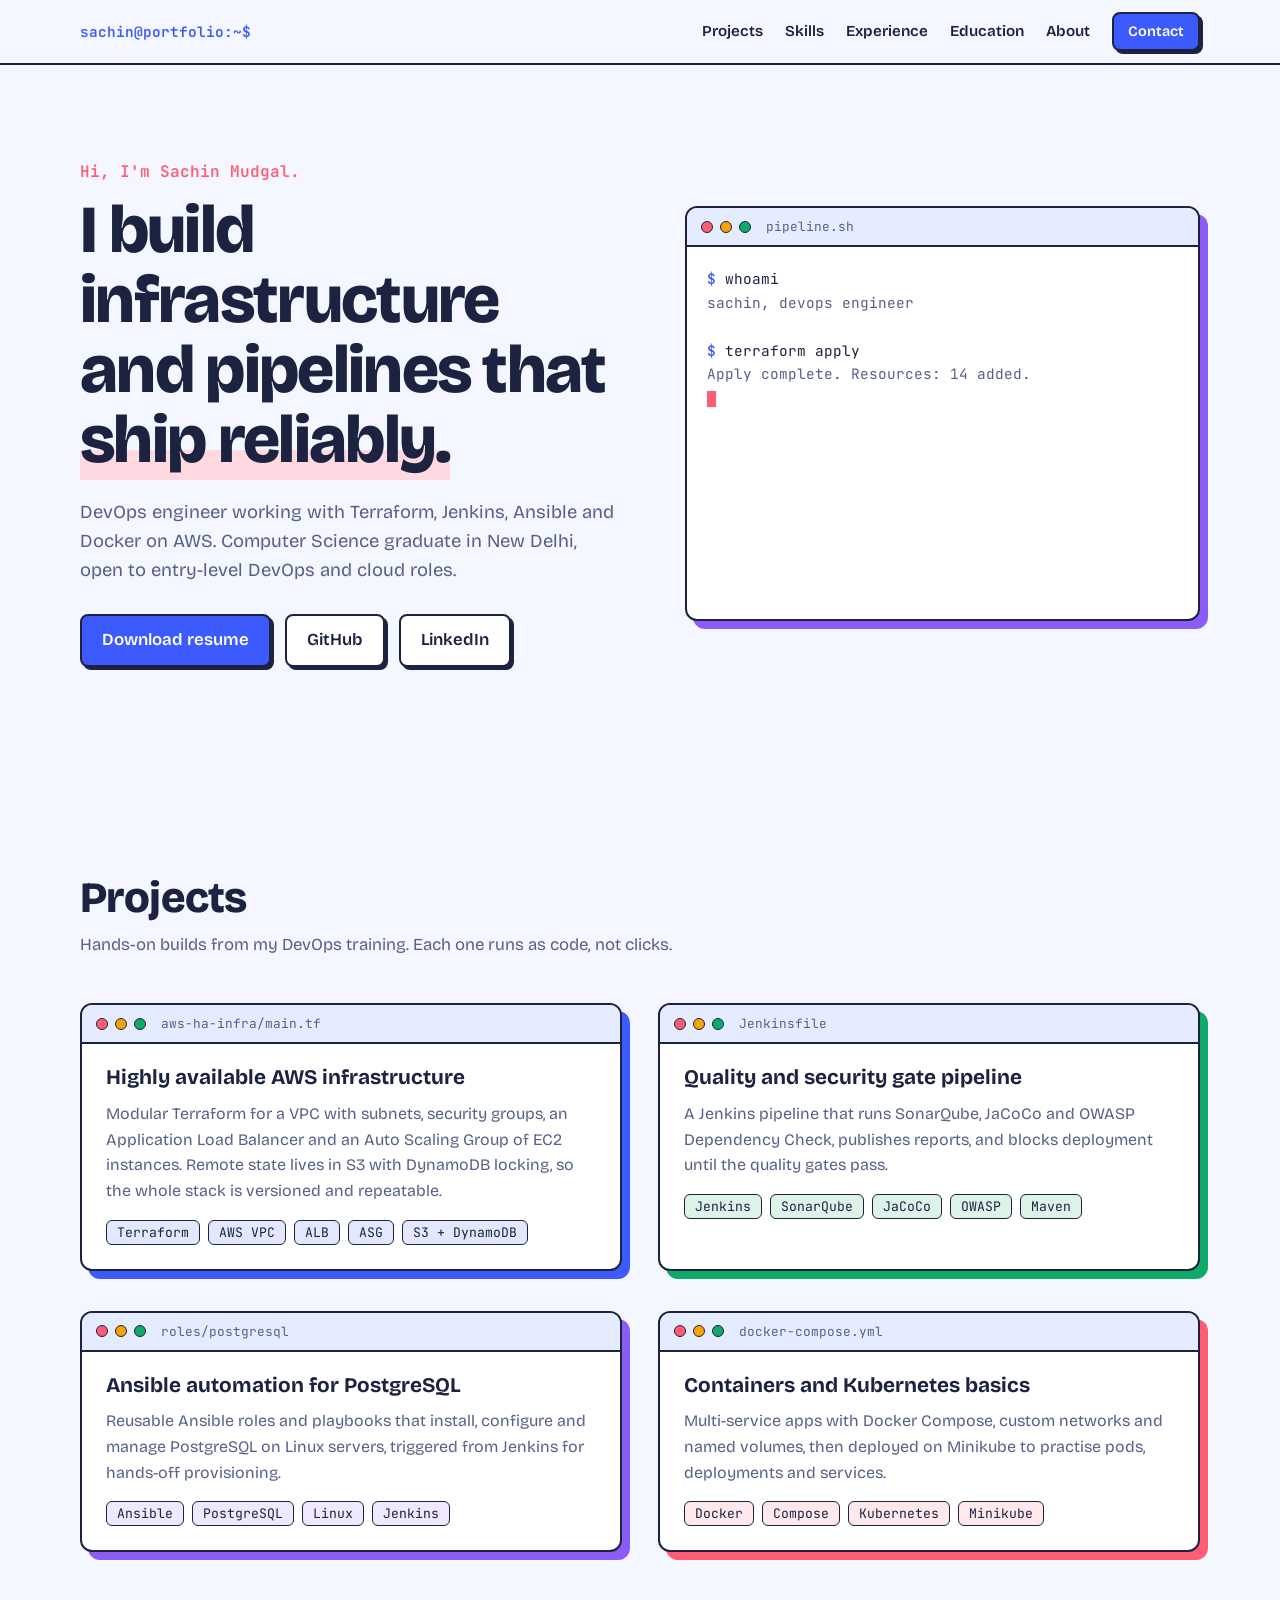
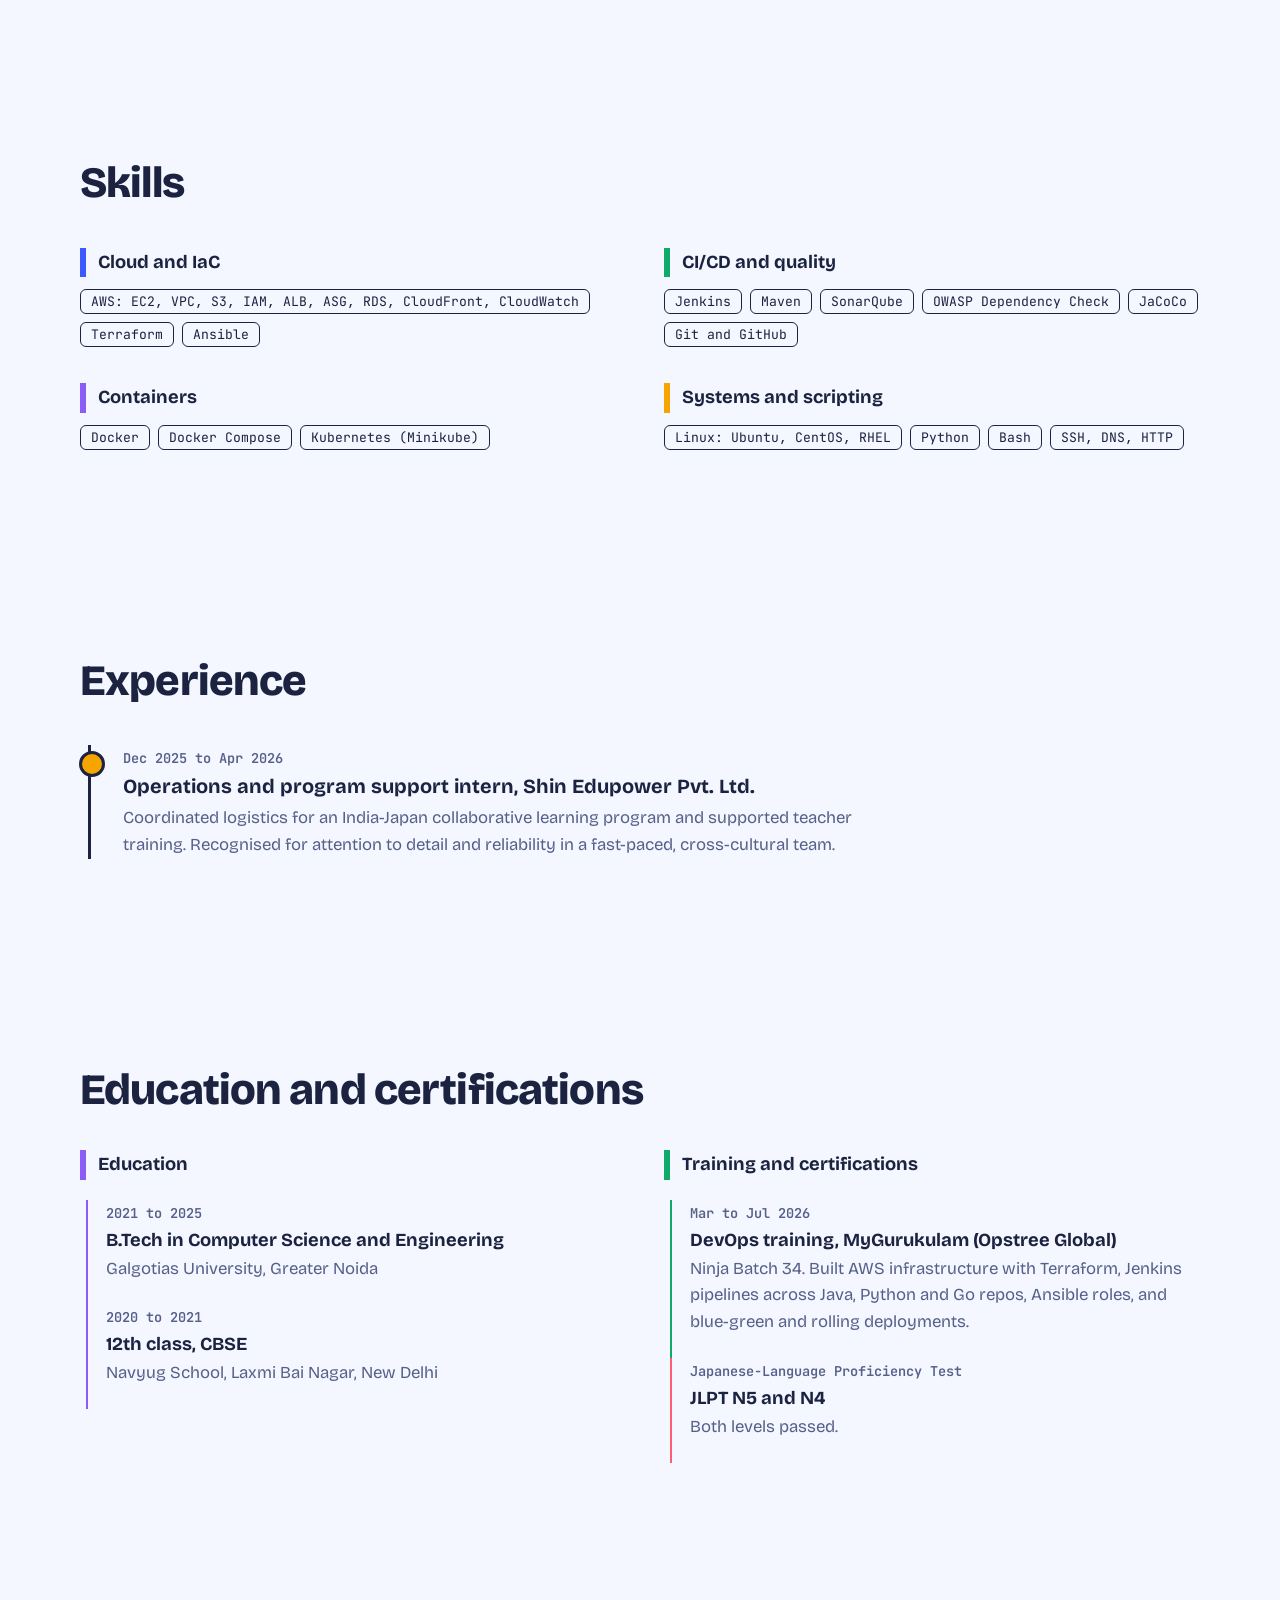
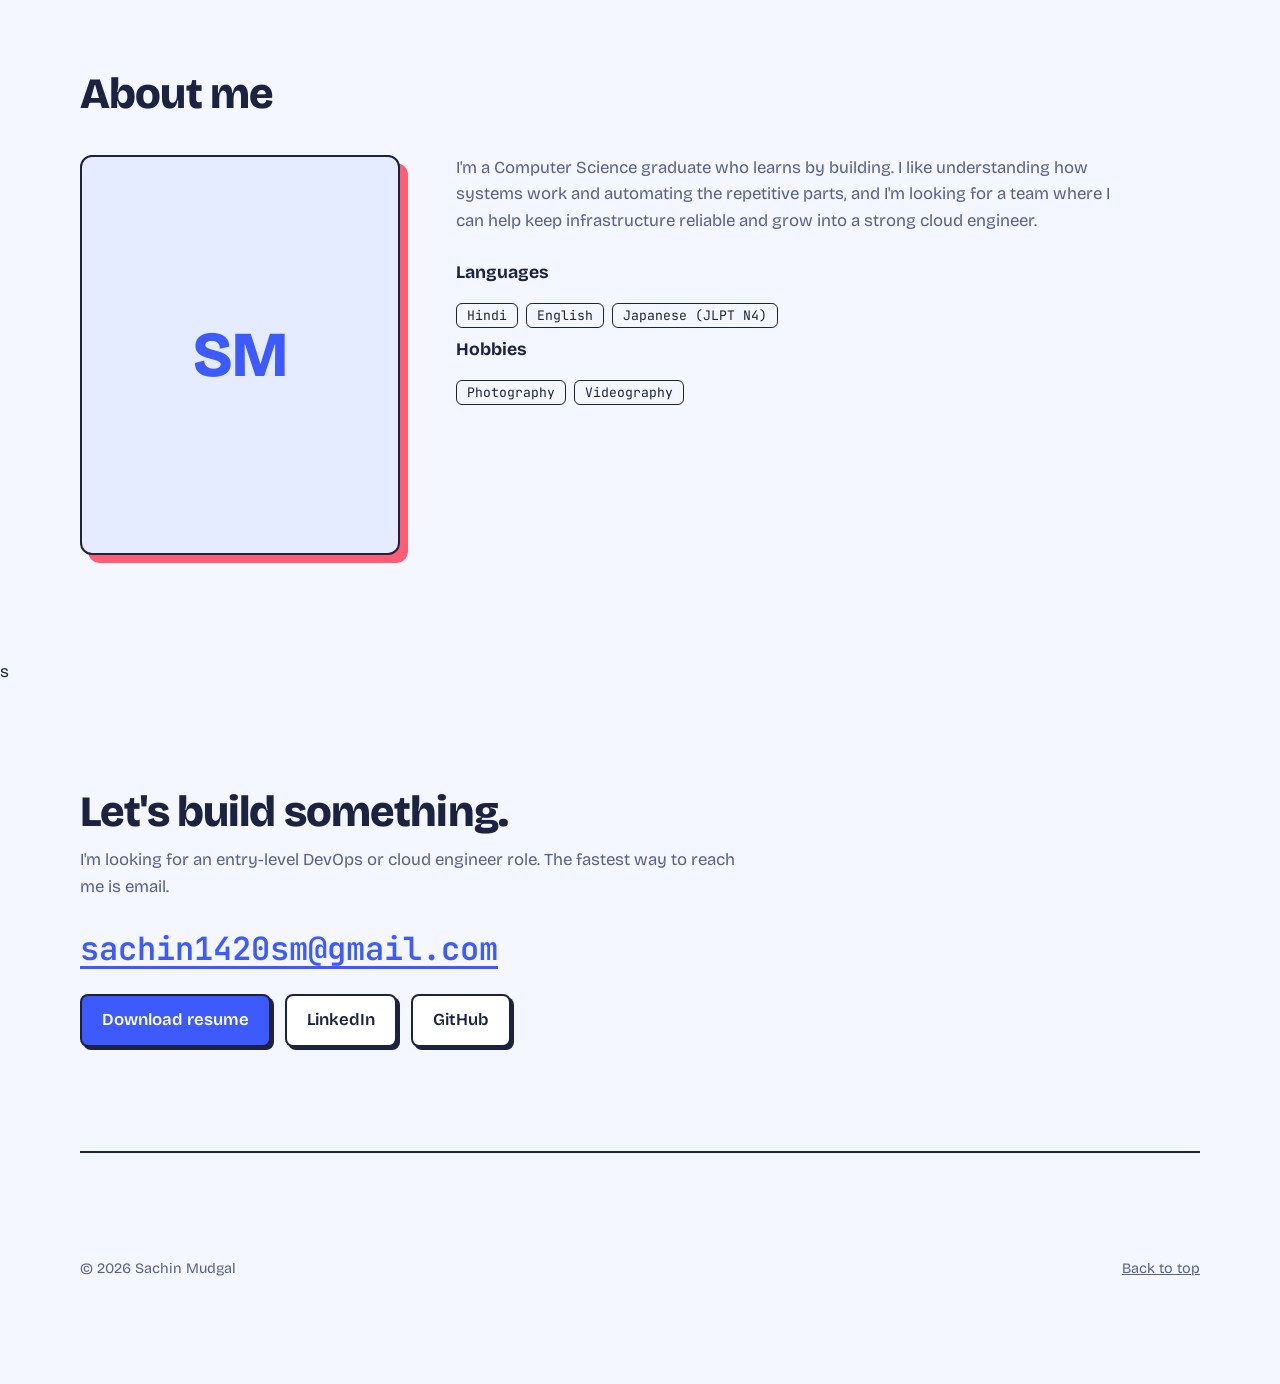
==== index.html @ 0b54e277 "Add files via upload" ====
<!DOCTYPE html>
<html lang="en">
<head>
<meta charset="UTF-8" />
<meta name="viewport" content="width=device-width, initial-scale=1.0" />
<meta name="description" content="Sachin Mudgal, DevOps engineer. Terraform, Jenkins, Ansible, Docker and AWS." />
<title>Sachin Mudgal | DevOps Engineer</title>
<link rel="preconnect" href="https://fonts.googleapis.com" />
<link rel="preconnect" href="https://fonts.gstatic.com" crossorigin />
<link href="https://fonts.googleapis.com/css2?family=Bricolage+Grotesque:opsz,wght@12..96,400;12..96,600;12..96,800&family=JetBrains+Mono:wght@400;600&display=swap" rel="stylesheet" />
<link rel="stylesheet" href="style.css" />
</head>
<body>
<header class="bar">
  <a class="brand" href="#top">sachin@portfolio:~$</a>
  <nav>
    <a href="#projects">Projects</a>
    <a href="#skills">Skills</a>
    <a href="#experience">Experience</a>
    <a href="#education">Education</a>
    <a href="#about">About</a>
    <a class="btn small" href="#contact">Contact</a>
  </nav>
</header>

<main id="top">
  <section class="hero wrap">
    <div class="hero-copy">
      <p class="hello">Hi, I'm Sachin Mudgal.</p>
      <h1>I build infrastructure and pipelines that <em>ship reliably.</em></h1>
      <p class="lead">DevOps engineer working with Terraform, Jenkins, Ansible and Docker on AWS. Computer Science graduate in New Delhi, open to entry-level DevOps and cloud roles.</p>
      <div class="cta">
        <a class="btn" href="Sachin_Resume.pdf" download>Download resume</a>
        <a class="btn ghost" href="https://github.com/sachinxmudgal" target="_blank" rel="noopener">GitHub</a>
        <a class="btn ghost" href="https://www.linkedin.com/in/sachin-mudgal" target="_blank" rel="noopener">LinkedIn</a>
      </div>
    </div>

    <div class="term" aria-label="Animated terminal showing a deployment pipeline">
      <div class="term-bar"><i class="r"></i><i class="y"></i><i class="g"></i><span>pipeline.sh</span></div>
      <pre id="termOut" data-static="$ whoami
sachin, devops engineer

$ terraform apply
Apply complete. Resources: 14 added.

$ jenkins build main
  Checkout        passed
  Build + test    passed
  SonarQube       passed
  OWASP scan      passed
  Deploy          passed

$ _"></pre>
    </div>
  </section>

  <section id="projects" class="wrap">
    <h2>Projects</h2>
    <p class="sub">Hands-on builds from my DevOps training. Each one runs as code, not clicks.</p>
    <div class="grid">
      <article class="win" style="--c:var(--blue)">
        <div class="term-bar"><i class="r"></i><i class="y"></i><i class="g"></i><span>aws-ha-infra/main.tf</span></div>
        <div class="win-body">
          <h3>Highly available AWS infrastructure</h3>
          <p>Modular Terraform for a VPC with subnets, security groups, an Application Load Balancer and an Auto Scaling Group of EC2 instances. Remote state lives in S3 with DynamoDB locking, so the whole stack is versioned and repeatable.</p>
          <ul class="tags"><li>Terraform</li><li>AWS VPC</li><li>ALB</li><li>ASG</li><li>S3 + DynamoDB</li></ul>
        </div>
      </article>
      <article class="win" style="--c:var(--green)">
        <div class="term-bar"><i class="r"></i><i class="y"></i><i class="g"></i><span>Jenkinsfile</span></div>
        <div class="win-body">
          <h3>Quality and security gate pipeline</h3>
          <p>A Jenkins pipeline that runs SonarQube, JaCoCo and OWASP Dependency Check, publishes reports, and blocks deployment until the quality gates pass.</p>
          <ul class="tags"><li>Jenkins</li><li>SonarQube</li><li>JaCoCo</li><li>OWASP</li><li>Maven</li></ul>
        </div>
      </article>
      <article class="win" style="--c:var(--violet)">
        <div class="term-bar"><i class="r"></i><i class="y"></i><i class="g"></i><span>roles/postgresql</span></div>
        <div class="win-body">
          <h3>Ansible automation for PostgreSQL</h3>
          <p>Reusable Ansible roles and playbooks that install, configure and manage PostgreSQL on Linux servers, triggered from Jenkins for hands-off provisioning.</p>
          <ul class="tags"><li>Ansible</li><li>PostgreSQL</li><li>Linux</li><li>Jenkins</li></ul>
        </div>
      </article>
      <article class="win" style="--c:var(--coral)">
        <div class="term-bar"><i class="r"></i><i class="y"></i><i class="g"></i><span>docker-compose.yml</span></div>
        <div class="win-body">
          <h3>Containers and Kubernetes basics</h3>
          <p>Multi-service apps with Docker Compose, custom networks and named volumes, then deployed on Minikube to practise pods, deployments and services.</p>
          <ul class="tags"><li>Docker</li><li>Compose</li><li>Kubernetes</li><li>Minikube</li></ul>
        </div>
      </article>
    </div>
  </section>

  <section id="skills" class="wrap">
    <h2>Skills</h2>
    <div class="skills">
      <div><h3 style="--c:var(--blue)">Cloud and IaC</h3><ul class="tags"><li>AWS: EC2, VPC, S3, IAM, ALB, ASG, RDS, CloudFront, CloudWatch</li><li>Terraform</li><li>Ansible</li></ul></div>
      <div><h3 style="--c:var(--green)">CI/CD and quality</h3><ul class="tags"><li>Jenkins</li><li>Maven</li><li>SonarQube</li><li>OWASP Dependency Check</li><li>JaCoCo</li><li>Git and GitHub</li></ul></div>
      <div><h3 style="--c:var(--violet)">Containers</h3><ul class="tags"><li>Docker</li><li>Docker Compose</li><li>Kubernetes (Minikube)</li></ul></div>
      <div><h3 style="--c:var(--amber)">Systems and scripting</h3><ul class="tags"><li>Linux: Ubuntu, CentOS, RHEL</li><li>Python</li><li>Bash</li><li>SSH, DNS, HTTP</li></ul></div>
    </div>
  </section>

  <section id="experience" class="wrap">
    <h2>Experience</h2>
    <ol class="log">
      <li style="--c:var(--amber)">
        <time>Dec 2025 to Apr 2026</time>
        <h3>Operations and program support intern, Shin Edupower Pvt. Ltd.</h3>
        <p>Coordinated logistics for an India-Japan collaborative learning program and supported teacher training. Recognised for attention to detail and reliability in a fast-paced, cross-cultural team.</p>
      </li>
    </ol>
  </section>

  <section id="education" class="wrap">
    <h2>Education and certifications</h2>
    <div class="edu">
      <div>
        <h3 class="col-title" style="--c:var(--violet)">Education</h3>
        <div class="item" style="--c:var(--violet)">
          <time>2021 to 2025</time>
          <h4>B.Tech in Computer Science and Engineering</h4>
          <p>Galgotias University, Greater Noida</p>
        </div>
        <div class="item" style="--c:var(--violet)">
          <time>2020 to 2021</time>
          <h4>12th class, CBSE</h4>
          <p>Navyug School, Laxmi Bai Nagar, New Delhi</p>
        </div>
      </div>
      <div>
        <h3 class="col-title" style="--c:var(--green)">Training and certifications</h3>
        <div class="item" style="--c:var(--green)">
          <time>Mar to Jul 2026</time>
          <h4>DevOps training, MyGurukulam (Opstree Global)</h4>
          <p>Ninja Batch 34. Built AWS infrastructure with Terraform, Jenkins pipelines across Java, Python and Go repos, Ansible roles, and blue-green and rolling deployments.</p>
        </div>
        <div class="item" style="--c:var(--coral)">
          <time>Japanese-Language Proficiency Test</time>
          <h4>JLPT N5 and N4</h4>
          <p>Both levels passed.</p>
        </div>
      </div>
    </div>
  </section>

  <section id="about" class="wrap">
    <h2>About me</h2>
    <div class="about">
      <figure class="portrait">
        <span aria-hidden="true">SM</span>
        <img src="assets/profile.jpg" alt="Portrait of Sachin Mudgal" onerror="this.remove()" />
      </figure>
      <div class="about-copy">
        <p>I'm a Computer Science graduate who learns by building. I like understanding how systems work and automating the repetitive parts, and I'm looking for a team where I can help keep infrastructure reliable and grow into a strong cloud engineer.</p>
        <h3>Languages</h3>
        <ul class="tags"><li>Hindi</li><li>English</li><li>Japanese (JLPT N4)</li></ul>
        <h3>Hobbies</h3>
        <ul class="tags"><li>Photography</li><li>Videography</li></ul>
      </div>
    </div>
  </section>
s
  <section id="contact" class="wrap contact">
    <h2>Let's build something.</h2>
    <p class="sub">I'm looking for an entry-level DevOps or cloud engineer role. The fastest way to reach me is email.</p>
    <a class="mail" href="mailto:sachin1420sm@gmail.com">sachin1420sm@gmail.com</a>
    <div class="cta">
      <a class="btn" href="Sachin_Resume.pdf" download>Download resume</a>
      <a class="btn ghost" href="https://www.linkedin.com/in/sachin-mudgal" target="_blank" rel="noopener">LinkedIn</a>
      <a class="btn ghost" href="https://github.com/sachinxmudgal" target="_blank" rel="noopener">GitHub</a>
    </div>
  </section>
</main>

<footer class="wrap"><span>© 2026 Sachin Mudgal</span><a href="#top">Back to top</a></footer>
<script src="script.js"></script>
</body>
</html>
---- style.css ----
:root{
  --bg:#F4F7FF; --card:#fff; --ink:#1B2340; --mut:#566089; --line:#1B2340;
  --blue:#3D5AFE; --green:#0FA968; --violet:#8B5CF6; --coral:#FF5D73; --amber:#F5A400;
  --mono:"JetBrains Mono",ui-monospace,Menlo,Consolas,monospace;
  --sans:"Bricolage Grotesque",system-ui,sans-serif;
}
*{box-sizing:border-box;margin:0}
html{scroll-behavior:smooth;scroll-padding-top:72px}
body{background:var(--bg);color:var(--ink);font:400 1.05rem/1.6 var(--sans);-webkit-font-smoothing:antialiased}
a{color:inherit}
:focus-visible{outline:3px solid var(--blue);outline-offset:3px;border-radius:4px}
.wrap{width:min(1120px,100% - 40px);margin-inline:auto;padding-block:clamp(56px,9vw,104px)}

/* top bar */
.bar{position:sticky;top:0;z-index:10;display:flex;justify-content:space-between;align-items:center;gap:16px;padding:12px max(20px,calc((100% - 1120px)/2));background:rgba(244,247,255,.92);backdrop-filter:blur(8px);border-bottom:2px solid var(--ink)}
.brand{font:600 .9rem var(--mono);text-decoration:none;color:var(--blue)}
nav{display:flex;align-items:center;gap:22px;font-weight:600;font-size:.95rem}
nav a{text-decoration:none}
nav a:not(.btn):hover{color:var(--blue)}

/* buttons */
.btn{display:inline-block;padding:11px 20px;border:2px solid var(--ink);border-radius:8px;background:var(--blue);color:#fff;font-weight:600;text-decoration:none;box-shadow:3px 3px 0 var(--ink);transition:transform .15s,box-shadow .15s}
.btn:hover{transform:translate(2px,2px);box-shadow:1px 1px 0 var(--ink)}
.btn.ghost{background:var(--card);color:var(--ink)}
.btn.small{padding:6px 14px;font-size:.9rem}

/* hero */
.hero{display:grid;grid-template-columns:1.05fr 1fr;gap:clamp(32px,5vw,64px);align-items:center;padding-top:clamp(48px,8vw,96px)}
.hello{font:600 1rem var(--mono);color:var(--coral);margin-bottom:14px}
h1{font-size:clamp(2.4rem,5.4vw,4.2rem);line-height:1.04;font-weight:800;letter-spacing:-.025em}
h1 em{font-style:normal;background:linear-gradient(transparent 62%,#FFD9DF 62%)}
.lead{max-width:52ch;margin:22px 0 28px;color:var(--mut);font-size:1.15rem}
.cta{display:flex;flex-wrap:wrap;gap:14px}

/* terminal + windows */
.term,.win{background:var(--card);border:2px solid var(--ink);border-radius:12px;box-shadow:8px 8px 0 var(--c,var(--violet));overflow:hidden}
.term-bar{display:flex;align-items:center;gap:7px;padding:10px 14px;background:#E6ECFF;border-bottom:2px solid var(--ink)}
.term-bar i{width:12px;height:12px;border-radius:50%;border:1.5px solid var(--ink)}
.term-bar .r{background:var(--coral)}.term-bar .y{background:var(--amber)}.term-bar .g{background:var(--green)}
.term-bar span{margin-left:8px;font:400 .8rem var(--mono);color:var(--mut)}
pre{font:400 .9rem/1.65 var(--mono);padding:20px;min-height:372px;white-space:pre-wrap}
pre .p{color:var(--blue);font-weight:600}
pre .ok{color:var(--green);font-weight:600}
pre .out{color:var(--mut)}
pre .cur{display:inline-block;width:.6em;height:1.1em;background:var(--coral);vertical-align:text-bottom;animation:blink 1s steps(1) infinite}
@keyframes blink{50%{opacity:0}}

/* sections */
h2{font-size:clamp(1.9rem,3.6vw,2.7rem);font-weight:800;letter-spacing:-.02em;line-height:1.1}
.sub{margin-top:10px;max-width:60ch;color:var(--mut)}
.grid{display:grid;grid-template-columns:repeat(2,1fr);gap:40px 36px;margin-top:44px}
.win-body{padding:22px 24px 24px}
.win h3{font-size:1.3rem;line-height:1.2;margin-bottom:10px}
.win p{color:var(--mut);font-size:1rem}
.tags{display:flex;flex-wrap:wrap;gap:8px;list-style:none;padding:0;margin-top:16px}
.tags li{padding:3px 10px;border:1.5px solid var(--ink);border-radius:6px;background:var(--bg);font:400 .82rem var(--mono)}
.win .tags li{background:color-mix(in srgb,var(--c) 14%,white)}

.skills{display:grid;grid-template-columns:repeat(2,1fr);gap:36px 48px;margin-top:40px}
.skills h3{font-size:1.15rem;padding-left:12px;border-left:6px solid var(--c)}
.skills .tags{margin-top:12px}

/* experience as a commit log */
.log{list-style:none;padding:0;margin-top:40px;border-left:3px solid var(--ink);margin-left:8px}
.log li{position:relative;padding:0 0 38px 32px}
.log li:last-child{padding-bottom:0}
.log li::before{content:"";position:absolute;left:-12px;top:6px;width:20px;height:20px;border-radius:50%;background:var(--c);border:3px solid var(--ink)}
.log time{font:600 .85rem var(--mono);color:var(--mut)}
.log h3{font-size:1.25rem;margin:2px 0 6px;line-height:1.25}
.log p{max-width:68ch;color:var(--mut)}


.contact{text-align:left}
.mail{display:inline-block;margin:26px 0 24px;font:600 clamp(1.1rem,3.4vw,2rem) var(--mono);color:var(--blue);text-decoration-thickness:3px;text-underline-offset:6px}
footer{display:flex;justify-content:space-between;padding-block:28px;border-top:2px solid var(--ink);color:var(--mut);font-size:.9rem}

.edu{display:grid;grid-template-columns:repeat(2,1fr);gap:40px 48px;margin-top:36px}
.col-title{font-size:1.15rem;padding-left:12px;border-left:6px solid var(--c);margin-bottom:20px}
.item{padding:0 0 22px 18px;margin-left:6px;border-left:2px solid var(--c)}
.item time{font:600 .85rem var(--mono);color:var(--mut)}
.item h4{font-size:1.15rem;line-height:1.25;margin:2px 0 4px}
.item p{color:var(--mut);max-width:56ch}
.about{display:grid;grid-template-columns:minmax(220px,320px) 1fr;gap:clamp(28px,5vw,56px);margin-top:36px;align-items:start}
.portrait{position:relative;aspect-ratio:4/5;border:2px solid var(--ink);border-radius:12px;box-shadow:8px 8px 0 var(--coral);overflow:hidden;background:#E6ECFF;display:grid;place-items:center}
.portrait span{font:800 4rem var(--sans);color:var(--blue)}
.portrait img{position:absolute;inset:0;width:100%;height:100%;object-fit:cover}
.about-copy p{max-width:60ch;color:var(--mut);margin-bottom:24px}
.about-copy h3{font-size:1.1rem;margin-top:8px}
@media(max-width:860px){
  .hero,.grid,.skills,.edu,.about{grid-template-columns:1fr}
  nav a:not(.btn){display:none}
  .brand{font-size:.8rem}
  pre{min-height:0}
}
@media(prefers-reduced-motion:reduce){
  html{scroll-behavior:auto}.btn{transition:none}pre .cur{animation:none}
}
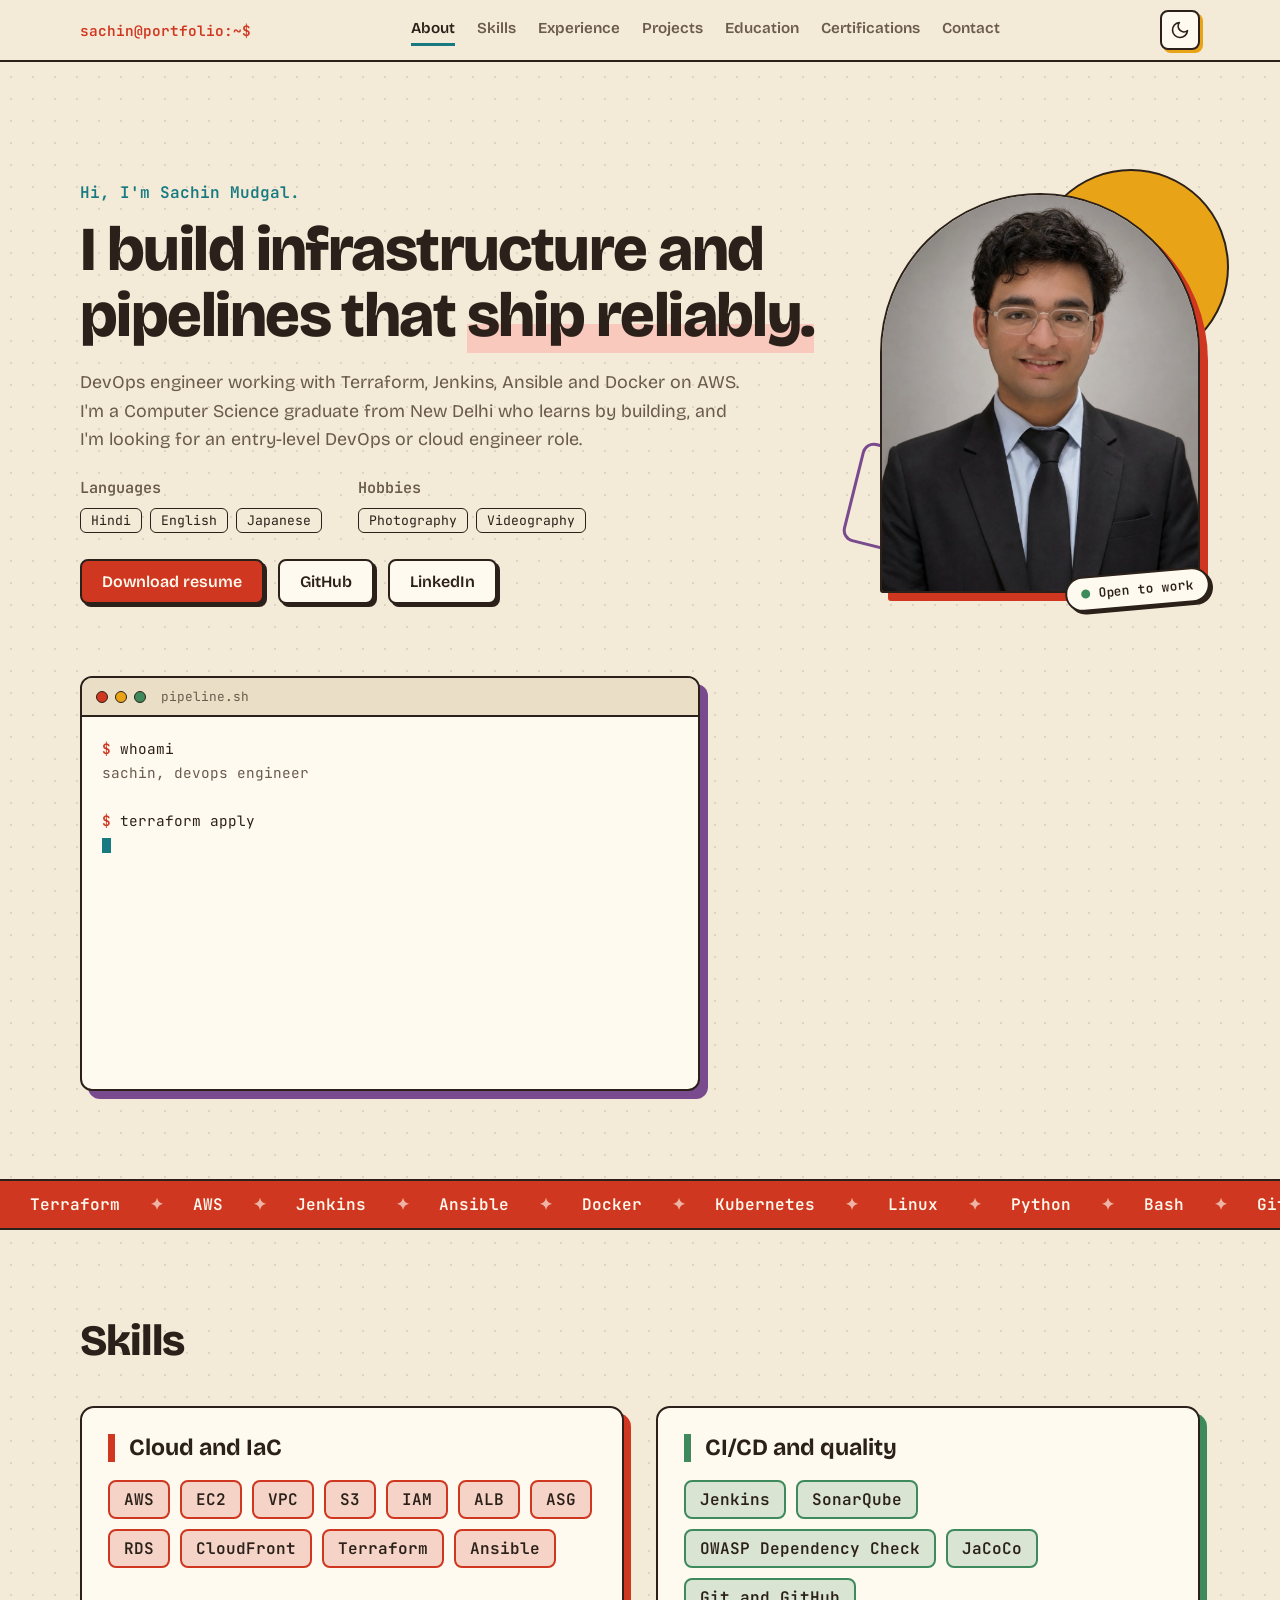
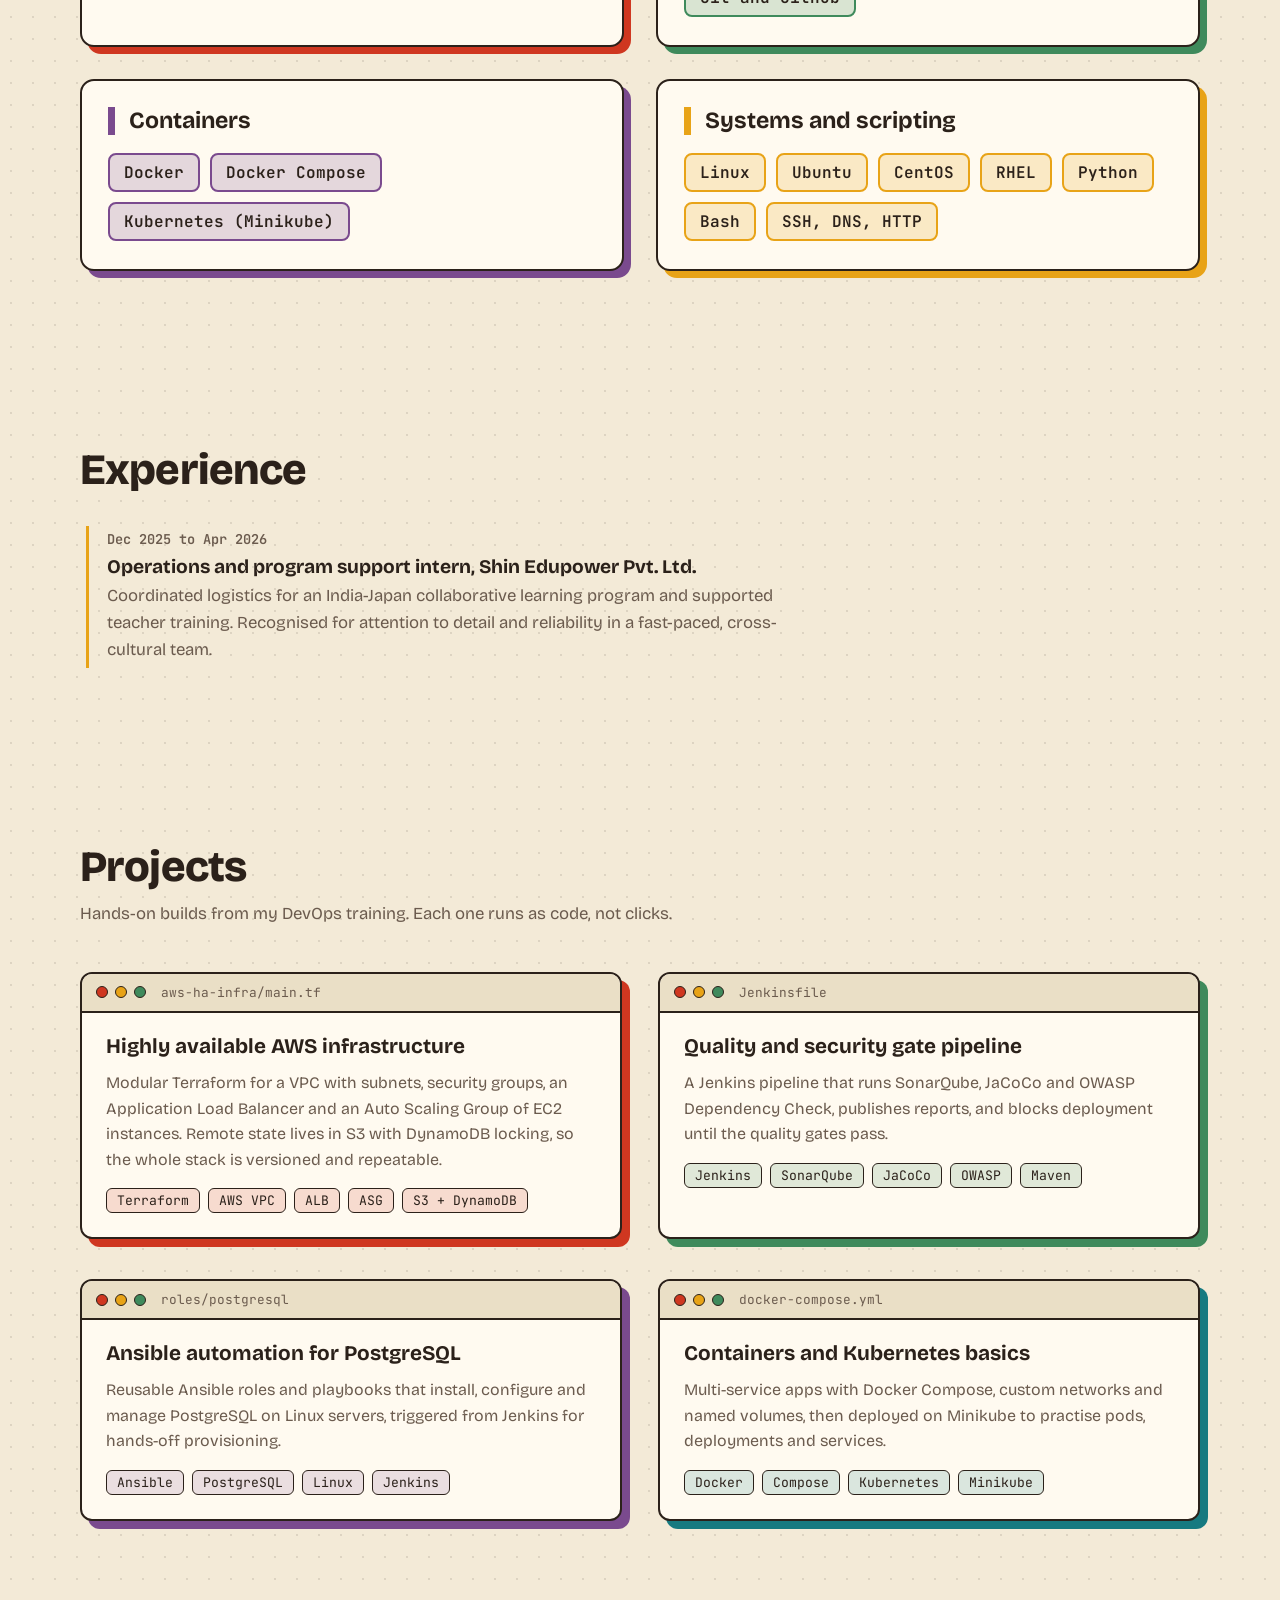
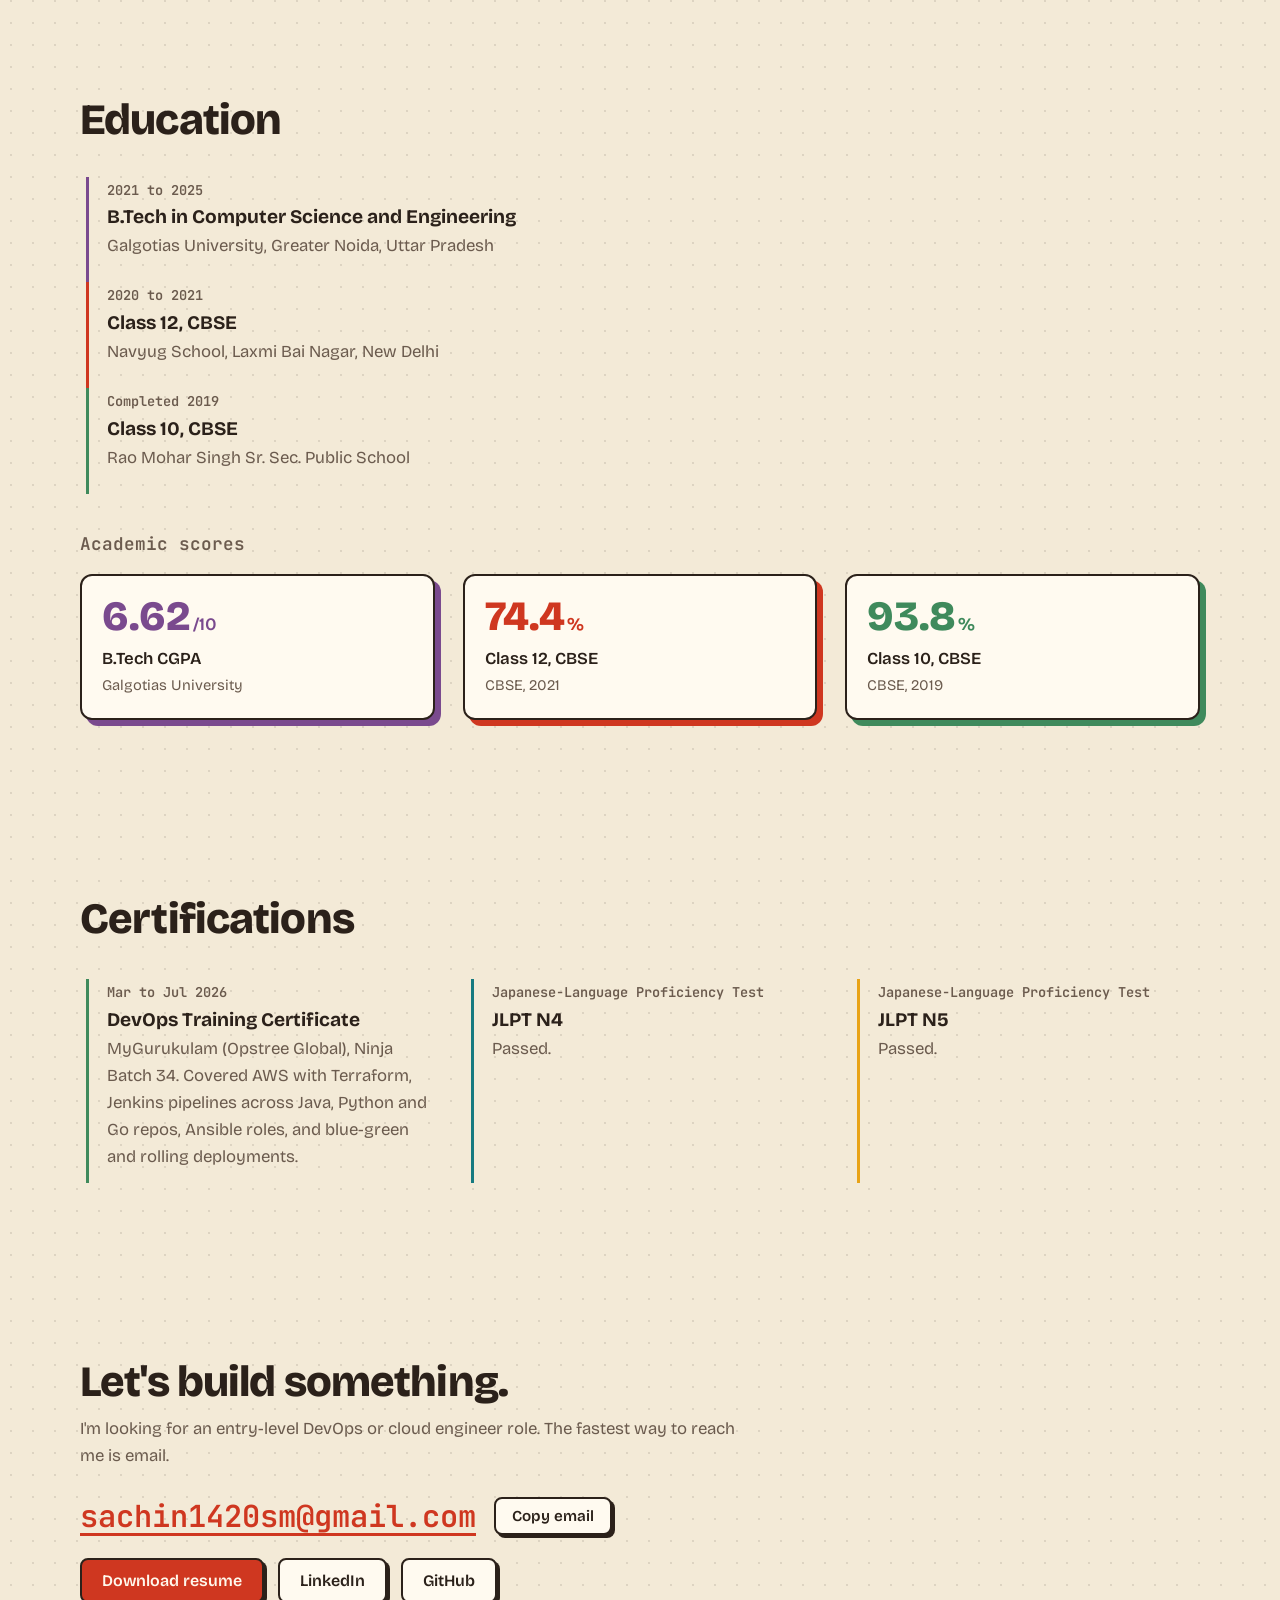
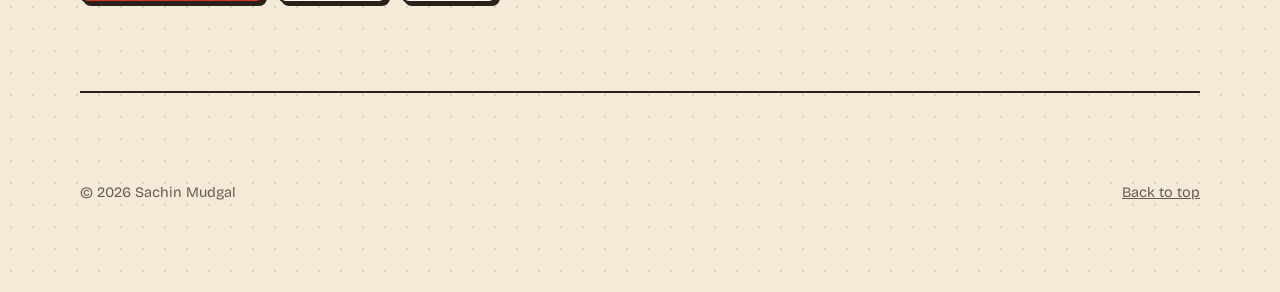
==== commit 4d4d8420: "Add files via upload" ====
--- a/index.html
+++ b/index.html
@@ -5,37 +5,56 @@
 <meta name="viewport" content="width=device-width, initial-scale=1.0" />
 <meta name="description" content="Sachin Mudgal, DevOps engineer. Terraform, Jenkins, Ansible, Docker and AWS." />
 <title>Sachin Mudgal | DevOps Engineer</title>
+<script>document.documentElement.classList.add("js");try{document.documentElement.dataset.theme=localStorage.getItem("theme")||(matchMedia("(prefers-color-scheme: dark)").matches?"dark":"light")}catch(e){}</script>
 <link rel="preconnect" href="https://fonts.googleapis.com" />
 <link rel="preconnect" href="https://fonts.gstatic.com" crossorigin />
 <link href="https://fonts.googleapis.com/css2?family=Bricolage+Grotesque:opsz,wght@12..96,400;12..96,600;12..96,800&family=JetBrains+Mono:wght@400;600&display=swap" rel="stylesheet" />
 <link rel="stylesheet" href="style.css" />
 </head>
 <body>
+<div class="progress" id="progress"></div>
 <header class="bar">
-  <a class="brand" href="#top">sachin@portfolio:~$</a>
-  <nav>
-    <a href="#projects">Projects</a>
+  <a class="brand" href="#about">sachin@portfolio:~$</a>
+  <button id="themeBtn" class="theme" type="button" aria-label="Switch to dark mode">
+    <svg class="i-moon" viewBox="0 0 24 24" aria-hidden="true"><path d="M21 12.8A9 9 0 1 1 11.2 3a7 7 0 0 0 9.8 9.8z"/></svg>
+    <svg class="i-sun" viewBox="0 0 24 24" aria-hidden="true"><circle cx="12" cy="12" r="4"/><path d="M12 2v2M12 20v2M4.9 4.9l1.4 1.4M17.7 17.7l1.4 1.4M2 12h2M20 12h2M4.9 19.1l1.4-1.4M17.7 6.3l1.4-1.4"/></svg>
+  </button>
+  <nav aria-label="Sections">
+    <a href="#about">About</a>
     <a href="#skills">Skills</a>
     <a href="#experience">Experience</a>
+    <a href="#projects">Projects</a>
     <a href="#education">Education</a>
-    <a href="#about">About</a>
-    <a class="btn small" href="#contact">Contact</a>
+    <a href="#certifications">Certifications</a>
+    <a href="#contact">Contact</a>
   </nav>
 </header>
 
-<main id="top">
-  <section class="hero wrap">
-    <div class="hero-copy">
-      <p class="hello">Hi, I'm Sachin Mudgal.</p>
-      <h1>I build infrastructure and pipelines that <em>ship reliably.</em></h1>
-      <p class="lead">DevOps engineer working with Terraform, Jenkins, Ansible and Docker on AWS. Computer Science graduate in New Delhi, open to entry-level DevOps and cloud roles.</p>
-      <div class="cta">
-        <a class="btn" href="Sachin_Resume.pdf" download>Download resume</a>
-        <a class="btn ghost" href="https://github.com/sachinxmudgal" target="_blank" rel="noopener">GitHub</a>
-        <a class="btn ghost" href="https://www.linkedin.com/in/sachin-mudgal" target="_blank" rel="noopener">LinkedIn</a>
-      </div>
-    </div>
-
+<main>
+  <section id="about" class="wrap">
+    <div class="about">
+      <div class="about-copy">
+        <p class="hello">Hi, I'm Sachin Mudgal.</p>
+        <h1>I build infrastructure and pipelines that <em>ship reliably.</em></h1>
+        <p class="lead">DevOps engineer working with Terraform, Jenkins, Ansible and Docker on AWS. I'm a Computer Science graduate from New Delhi who learns by building, and I'm looking for an entry-level DevOps or cloud engineer role.</p>
+        <div class="meta">
+          <div><h3>Languages</h3><ul class="tags"><li>Hindi</li><li>English</li><li>Japanese</li></ul></div>
+          <div><h3>Hobbies</h3><ul class="tags"><li>Photography</li><li>Videography</li></ul></div>
+        </div>
+        <div class="cta">
+          <a class="btn" href="assets/Sachin_Mudgal_Resume.pdf" download>Download resume</a>
+          <a class="btn ghost" href="https://github.com/sachinxmudgal" target="_blank" rel="noopener">GitHub</a>
+          <a class="btn ghost" href="https://www.linkedin.com/in/sachin-mudgal" target="_blank" rel="noopener">LinkedIn</a>
+        </div>
+      </div>
+      <div class="photo">
+        <figure class="portrait">
+          <span aria-hidden="true">SM</span>
+          <img src="assets/profile.jpg" alt="Portrait of Sachin Mudgal" onerror="this.remove()" />
+        </figure>
+        <div class="badge"><i></i>Open to work</div>
+      </div>
+    </div>
     <div class="term" aria-label="Animated terminal showing a deployment pipeline">
       <div class="term-bar"><i class="r"></i><i class="y"></i><i class="g"></i><span>pipeline.sh</span></div>
       <pre id="termOut" data-static="$ whoami
@@ -55,11 +74,32 @@
     </div>
   </section>
 
+  <div class="marquee" aria-hidden="true"><div class="track"><div class="grp"><span>Terraform</span><span>AWS</span><span>Jenkins</span><span>Ansible</span><span>Docker</span><span>Kubernetes</span><span>Linux</span><span>Python</span><span>Bash</span><span>Git</span></div><div class="grp"><span>Terraform</span><span>AWS</span><span>Jenkins</span><span>Ansible</span><span>Docker</span><span>Kubernetes</span><span>Linux</span><span>Python</span><span>Bash</span><span>Git</span></div></div></div>
+
+  <section id="skills" class="wrap">
+    <h2>Skills</h2>
+    <div class="skills">
+      <div style="--c:var(--poppy)"><h3>Cloud and IaC</h3><ul class="tags"><li>AWS</li><li>EC2</li><li>VPC</li><li>S3</li><li>IAM</li><li>ALB</li><li>ASG</li><li>RDS</li><li>CloudFront</li><li>Terraform</li><li>Ansible</li></ul></div>
+      <div style="--c:var(--sage)"><h3>CI/CD and quality</h3><ul class="tags"><li>Jenkins</li><li>SonarQube</li><li>OWASP Dependency Check</li><li>JaCoCo</li><li>Git and GitHub</li></ul></div>
+      <div style="--c:var(--plum)"><h3>Containers</h3><ul class="tags"><li>Docker</li><li>Docker Compose</li><li>Kubernetes (Minikube)</li></ul></div>
+      <div style="--c:var(--mustard)"><h3>Systems and scripting</h3><ul class="tags"><li>Linux</li><li>Ubuntu</li><li>CentOS</li><li>RHEL</li><li>Python</li><li>Bash</li><li>SSH, DNS, HTTP</li></ul></div>
+    </div>
+  </section>
+
+  <section id="experience" class="wrap">
+    <h2>Experience</h2>
+    <div class="item big" style="--c:var(--mustard)">
+      <time>Dec 2025 to Apr 2026</time>
+      <h4>Operations and program support intern, Shin Edupower Pvt. Ltd.</h4>
+      <p>Coordinated logistics for an India-Japan collaborative learning program and supported teacher training. Recognised for attention to detail and reliability in a fast-paced, cross-cultural team.</p>
+    </div>
+  </section>
+
   <section id="projects" class="wrap">
     <h2>Projects</h2>
     <p class="sub">Hands-on builds from my DevOps training. Each one runs as code, not clicks.</p>
     <div class="grid">
-      <article class="win" style="--c:var(--blue)">
+      <article class="win" style="--c:var(--poppy)">
         <div class="term-bar"><i class="r"></i><i class="y"></i><i class="g"></i><span>aws-ha-infra/main.tf</span></div>
         <div class="win-body">
           <h3>Highly available AWS infrastructure</h3>
@@ -67,7 +107,7 @@
           <ul class="tags"><li>Terraform</li><li>AWS VPC</li><li>ALB</li><li>ASG</li><li>S3 + DynamoDB</li></ul>
         </div>
       </article>
-      <article class="win" style="--c:var(--green)">
+      <article class="win" style="--c:var(--sage)">
         <div class="term-bar"><i class="r"></i><i class="y"></i><i class="g"></i><span>Jenkinsfile</span></div>
         <div class="win-body">
           <h3>Quality and security gate pipeline</h3>
@@ -75,7 +115,7 @@
           <ul class="tags"><li>Jenkins</li><li>SonarQube</li><li>JaCoCo</li><li>OWASP</li><li>Maven</li></ul>
         </div>
       </article>
-      <article class="win" style="--c:var(--violet)">
+      <article class="win" style="--c:var(--plum)">
         <div class="term-bar"><i class="r"></i><i class="y"></i><i class="g"></i><span>roles/postgresql</span></div>
         <div class="win-body">
           <h3>Ansible automation for PostgreSQL</h3>
@@ -83,7 +123,7 @@
           <ul class="tags"><li>Ansible</li><li>PostgreSQL</li><li>Linux</li><li>Jenkins</li></ul>
         </div>
       </article>
-      <article class="win" style="--c:var(--coral)">
+      <article class="win" style="--c:var(--teal)">
         <div class="term-bar"><i class="r"></i><i class="y"></i><i class="g"></i><span>docker-compose.yml</span></div>
         <div class="win-body">
           <h3>Containers and Kubernetes basics</h3>
@@ -94,89 +134,71 @@
     </div>
   </section>
 
-  <section id="skills" class="wrap">
-    <h2>Skills</h2>
-    <div class="skills">
-      <div><h3 style="--c:var(--blue)">Cloud and IaC</h3><ul class="tags"><li>AWS: EC2, VPC, S3, IAM, ALB, ASG, RDS, CloudFront, CloudWatch</li><li>Terraform</li><li>Ansible</li></ul></div>
-      <div><h3 style="--c:var(--green)">CI/CD and quality</h3><ul class="tags"><li>Jenkins</li><li>Maven</li><li>SonarQube</li><li>OWASP Dependency Check</li><li>JaCoCo</li><li>Git and GitHub</li></ul></div>
-      <div><h3 style="--c:var(--violet)">Containers</h3><ul class="tags"><li>Docker</li><li>Docker Compose</li><li>Kubernetes (Minikube)</li></ul></div>
-      <div><h3 style="--c:var(--amber)">Systems and scripting</h3><ul class="tags"><li>Linux: Ubuntu, CentOS, RHEL</li><li>Python</li><li>Bash</li><li>SSH, DNS, HTTP</li></ul></div>
-    </div>
-  </section>
-
-  <section id="experience" class="wrap">
-    <h2>Experience</h2>
-    <ol class="log">
-      <li style="--c:var(--amber)">
-        <time>Dec 2025 to Apr 2026</time>
-        <h3>Operations and program support intern, Shin Edupower Pvt. Ltd.</h3>
-        <p>Coordinated logistics for an India-Japan collaborative learning program and supported teacher training. Recognised for attention to detail and reliability in a fast-paced, cross-cultural team.</p>
-      </li>
-    </ol>
-  </section>
-
   <section id="education" class="wrap">
-    <h2>Education and certifications</h2>
-    <div class="edu">
-      <div>
-        <h3 class="col-title" style="--c:var(--violet)">Education</h3>
-        <div class="item" style="--c:var(--violet)">
-          <time>2021 to 2025</time>
-          <h4>B.Tech in Computer Science and Engineering</h4>
-          <p>Galgotias University, Greater Noida</p>
-        </div>
-        <div class="item" style="--c:var(--violet)">
-          <time>2020 to 2021</time>
-          <h4>12th class, CBSE</h4>
-          <p>Navyug School, Laxmi Bai Nagar, New Delhi</p>
-        </div>
-      </div>
-      <div>
-        <h3 class="col-title" style="--c:var(--green)">Training and certifications</h3>
-        <div class="item" style="--c:var(--green)">
-          <time>Mar to Jul 2026</time>
-          <h4>DevOps training, MyGurukulam (Opstree Global)</h4>
-          <p>Ninja Batch 34. Built AWS infrastructure with Terraform, Jenkins pipelines across Java, Python and Go repos, Ansible roles, and blue-green and rolling deployments.</p>
-        </div>
-        <div class="item" style="--c:var(--coral)">
-          <time>Japanese-Language Proficiency Test</time>
-          <h4>JLPT N5 and N4</h4>
-          <p>Both levels passed.</p>
-        </div>
-      </div>
-    </div>
-  </section>
-
-  <section id="about" class="wrap">
-    <h2>About me</h2>
-    <div class="about">
-      <figure class="portrait">
-        <span aria-hidden="true">SM</span>
-        <img src="assets/profile.jpg" alt="Portrait of Sachin Mudgal" onerror="this.remove()" />
-      </figure>
-      <div class="about-copy">
-        <p>I'm a Computer Science graduate who learns by building. I like understanding how systems work and automating the repetitive parts, and I'm looking for a team where I can help keep infrastructure reliable and grow into a strong cloud engineer.</p>
-        <h3>Languages</h3>
-        <ul class="tags"><li>Hindi</li><li>English</li><li>Japanese (JLPT N4)</li></ul>
-        <h3>Hobbies</h3>
-        <ul class="tags"><li>Photography</li><li>Videography</li></ul>
-      </div>
-    </div>
-  </section>
-s
+    <h2>Education</h2>
+    <div class="edu-list">
+      <div class="item" style="--c:var(--plum)">
+        <time>2021 to 2025</time>
+        <h4>B.Tech in Computer Science and Engineering</h4>
+        <p>Galgotias University, Greater Noida, Uttar Pradesh</p>
+      </div>
+      <div class="item" style="--c:var(--poppy)">
+        <time>2020 to 2021</time>
+        <h4>Class 12, CBSE</h4>
+        <p>Navyug School, Laxmi Bai Nagar, New Delhi</p>
+      </div>
+      <div class="item" style="--c:var(--sage)">
+        <time>Completed 2019</time>
+        <h4>Class 10, CBSE</h4>
+        <p>Rao Mohar Singh Sr. Sec. Public School</p>
+      </div>
+    </div>
+    <h3 class="subhead">Academic scores</h3>
+    <div class="scores">
+      <div class="score" style="--c:var(--plum)"><b>6.62<small>/10</small></b><span>B.Tech CGPA</span><em>Galgotias University</em></div>
+      <div class="score" style="--c:var(--poppy)"><b>74.4<small>%</small></b><span>Class 12, CBSE</span><em>CBSE, 2021</em></div>
+      <div class="score" style="--c:var(--sage)"><b>93.8<small>%</small></b><span>Class 10, CBSE</span><em>CBSE, 2019</em></div>
+    </div>
+  </section>
+
+  <section id="certifications" class="wrap">
+    <h2>Certifications</h2>
+    <div class="certs">
+      <div class="item" style="--c:var(--sage)">
+        <time>Mar to Jul 2026</time>
+        <h4>DevOps Training Certificate</h4>
+        <p>MyGurukulam (Opstree Global), Ninja Batch 34. Covered AWS with Terraform, Jenkins pipelines across Java, Python and Go repos, Ansible roles, and blue-green and rolling deployments.</p>
+      </div>
+      <div class="item" style="--c:var(--teal)">
+        <time>Japanese-Language Proficiency Test</time>
+        <h4>JLPT N4</h4>
+        <p>Passed.</p>
+      </div>
+      <div class="item" style="--c:var(--mustard)">
+        <time>Japanese-Language Proficiency Test</time>
+        <h4>JLPT N5</h4>
+        <p>Passed.</p>
+      </div>
+    </div>
+  </section>
+
   <section id="contact" class="wrap contact">
     <h2>Let's build something.</h2>
     <p class="sub">I'm looking for an entry-level DevOps or cloud engineer role. The fastest way to reach me is email.</p>
-    <a class="mail" href="mailto:sachin1420sm@gmail.com">sachin1420sm@gmail.com</a>
+    <div class="mailrow">
+      <a class="mail" id="mailText" href="mailto:sachin1420sm@gmail.com">sachin1420sm@gmail.com</a>
+      <button id="copyBtn" class="btn ghost small" type="button">Copy email</button>
+      <span id="copyMsg" class="copymsg" role="status" aria-live="polite"></span>
+    </div>
     <div class="cta">
-      <a class="btn" href="Sachin_Resume.pdf" download>Download resume</a>
+      <a class="btn" href="assets/Sachin_Mudgal_Resume.pdf" download>Download resume</a>
       <a class="btn ghost" href="https://www.linkedin.com/in/sachin-mudgal" target="_blank" rel="noopener">LinkedIn</a>
       <a class="btn ghost" href="https://github.com/sachinxmudgal" target="_blank" rel="noopener">GitHub</a>
     </div>
   </section>
 </main>
 
-<footer class="wrap"><span>© 2026 Sachin Mudgal</span><a href="#top">Back to top</a></footer>
+<footer class="wrap"><span>© 2026 Sachin Mudgal</span><a href="#about">Back to top</a></footer>
 <script src="script.js"></script>
 </body>
 </html>
--- a/style.css
+++ b/style.css
@@ -1,48 +1,71 @@
 :root{
-  --bg:#F4F7FF; --card:#fff; --ink:#1B2340; --mut:#566089; --line:#1B2340;
-  --blue:#3D5AFE; --green:#0FA968; --violet:#8B5CF6; --coral:#FF5D73; --amber:#F5A400;
+  --bg:#F3EAD7; --card:#FFFAF0; --ink:#2B211A; --mut:#6B5B4E; --bd:#2B211A; --bar:#EADFC6; --hl:#F8C9BC;
+  --poppy:#CF3720; --mustard:#E8A317; --sage:#3F8A5C; --plum:#7A4A8E; --teal:#167A80; --on:#FFF8EC;
   --mono:"JetBrains Mono",ui-monospace,Menlo,Consolas,monospace;
   --sans:"Bricolage Grotesque",system-ui,sans-serif;
+  color-scheme:light;
+}
+:root[data-theme="dark"]{
+  --bg:#19130F; --card:#251D17; --ink:#F6EBDA; --mut:#BBA999; --bd:#8C7A68; --bar:#2F251D; --hl:#6B2F22;
+  --poppy:#FF6A4D; --mustard:#F5B83D; --sage:#6ECB8F; --plum:#C79BE0; --teal:#4FC6CC; --on:#19130F;
+  color-scheme:dark;
 }
 *{box-sizing:border-box;margin:0}
-html{scroll-behavior:smooth;scroll-padding-top:72px}
-body{background:var(--bg);color:var(--ink);font:400 1.05rem/1.6 var(--sans);-webkit-font-smoothing:antialiased}
+html{scroll-behavior:smooth;scroll-padding-top:110px}
+body{background:var(--bg) radial-gradient(color-mix(in srgb,var(--ink) 11%,transparent) 1px,transparent 0) 0 0/22px 22px;color:var(--ink);font:400 1.05rem/1.6 var(--sans);-webkit-font-smoothing:antialiased;transition:background .25s,color .25s}
 a{color:inherit}
-:focus-visible{outline:3px solid var(--blue);outline-offset:3px;border-radius:4px}
-.wrap{width:min(1120px,100% - 40px);margin-inline:auto;padding-block:clamp(56px,9vw,104px)}
+:focus-visible{outline:3px solid var(--poppy);outline-offset:3px;border-radius:4px}
+.wrap{width:min(1120px,100% - 40px);margin-inline:auto;padding-block:clamp(48px,8vw,88px)}
 
 /* top bar */
-.bar{position:sticky;top:0;z-index:10;display:flex;justify-content:space-between;align-items:center;gap:16px;padding:12px max(20px,calc((100% - 1120px)/2));background:rgba(244,247,255,.92);backdrop-filter:blur(8px);border-bottom:2px solid var(--ink)}
-.brand{font:600 .9rem var(--mono);text-decoration:none;color:var(--blue)}
-nav{display:flex;align-items:center;gap:22px;font-weight:600;font-size:.95rem}
-nav a{text-decoration:none}
-nav a:not(.btn):hover{color:var(--blue)}
+.bar{position:sticky;top:0;z-index:10;display:flex;flex-wrap:wrap;align-items:center;justify-content:space-between;gap:8px 16px;padding:10px max(20px,calc((100% - 1120px)/2));background:color-mix(in srgb,var(--bg) 92%,transparent);backdrop-filter:blur(8px);border-bottom:2px solid var(--bd)}
+.brand{font:600 .9rem var(--mono);text-decoration:none;color:var(--poppy)}
+nav{display:flex;gap:22px;font-weight:600;font-size:.95rem;order:3;width:100%;overflow-x:auto;white-space:nowrap;scrollbar-width:none}
+nav a{text-decoration:none;color:var(--mut);padding:2px 0;border-bottom:3px solid transparent}
+nav a:hover{color:var(--ink)}
+nav a.on{color:var(--ink);border-bottom-color:var(--teal)}
+.theme{display:grid;place-items:center;width:40px;height:40px;border:2px solid var(--bd);border-radius:8px;background:var(--card);color:var(--ink);cursor:pointer;box-shadow:3px 3px 0 var(--mustard);transition:transform .15s,box-shadow .15s}
+@media(hover:hover){.theme:hover{transform:translate(2px,2px);box-shadow:1px 1px 0 var(--mustard)}}
+.theme svg{width:20px;height:20px;fill:none;stroke:currentColor;stroke-width:2;stroke-linecap:round;stroke-linejoin:round}
+.i-sun{display:none}
+:root[data-theme="dark"] .i-sun{display:block}
+:root[data-theme="dark"] .i-moon{display:none}
+@media(min-width:1000px){
+  .bar{flex-wrap:nowrap}
+  nav{order:0;width:auto;overflow:visible}
+  .bar .theme{order:2}
+}
 
 /* buttons */
-.btn{display:inline-block;padding:11px 20px;border:2px solid var(--ink);border-radius:8px;background:var(--blue);color:#fff;font-weight:600;text-decoration:none;box-shadow:3px 3px 0 var(--ink);transition:transform .15s,box-shadow .15s}
-.btn:hover{transform:translate(2px,2px);box-shadow:1px 1px 0 var(--ink)}
+.btn{display:inline-block;padding:11px 20px;border:2px solid var(--bd);border-radius:8px;background:var(--poppy);color:var(--on);font:600 1rem var(--sans);text-decoration:none;cursor:pointer;box-shadow:3px 3px 0 var(--bd);transition:transform .15s,box-shadow .15s}
+@media(hover:hover){.btn:hover{transform:translate(2px,2px);box-shadow:1px 1px 0 var(--bd)}}
 .btn.ghost{background:var(--card);color:var(--ink)}
-.btn.small{padding:6px 14px;font-size:.9rem}
+.btn.small{padding:8px 16px;font-size:.95rem}
 
-/* hero */
-.hero{display:grid;grid-template-columns:1.05fr 1fr;gap:clamp(32px,5vw,64px);align-items:center;padding-top:clamp(48px,8vw,96px)}
-.hello{font:600 1rem var(--mono);color:var(--coral);margin-bottom:14px}
-h1{font-size:clamp(2.4rem,5.4vw,4.2rem);line-height:1.04;font-weight:800;letter-spacing:-.025em}
-h1 em{font-style:normal;background:linear-gradient(transparent 62%,#FFD9DF 62%)}
-.lead{max-width:52ch;margin:22px 0 28px;color:var(--mut);font-size:1.15rem}
+/* about */
+.about{display:grid;grid-template-columns:1.25fr minmax(220px,320px);gap:clamp(28px,5vw,64px);align-items:center;padding-top:clamp(8px,3vw,32px)}
+.hello{font:600 1rem var(--mono);color:var(--teal);margin-bottom:14px}
+h1{font-size:clamp(2.3rem,5vw,3.9rem);line-height:1.05;font-weight:800;letter-spacing:-.025em}
+h1 em{font-style:normal;background:linear-gradient(transparent 62%,var(--hl) 62%)}
+.lead{max-width:56ch;margin:20px 0 22px;color:var(--mut);font-size:1.12rem}
+.meta{display:flex;flex-wrap:wrap;gap:8px 36px;margin-bottom:26px}
+.meta h3{font-size:.95rem;font-family:var(--mono);font-weight:600;color:var(--mut)}
+.meta .tags{margin-top:8px}
 .cta{display:flex;flex-wrap:wrap;gap:14px}
 
 /* terminal + windows */
-.term,.win{background:var(--card);border:2px solid var(--ink);border-radius:12px;box-shadow:8px 8px 0 var(--c,var(--violet));overflow:hidden}
-.term-bar{display:flex;align-items:center;gap:7px;padding:10px 14px;background:#E6ECFF;border-bottom:2px solid var(--ink)}
-.term-bar i{width:12px;height:12px;border-radius:50%;border:1.5px solid var(--ink)}
-.term-bar .r{background:var(--coral)}.term-bar .y{background:var(--amber)}.term-bar .g{background:var(--green)}
+.term,.win{background:var(--card);border:2px solid var(--bd);border-radius:12px;box-shadow:8px 8px 0 var(--c,var(--plum));overflow:hidden}
+main{overflow-x:clip}
+.about + .term{margin-top:clamp(44px,7vw,72px);max-width:620px}
+.term-bar{display:flex;align-items:center;gap:7px;padding:10px 14px;background:var(--bar);border-bottom:2px solid var(--bd)}
+.term-bar i{width:12px;height:12px;border-radius:50%;border:1.5px solid var(--bd)}
+.term-bar .r{background:var(--poppy)}.term-bar .y{background:var(--mustard)}.term-bar .g{background:var(--sage)}
 .term-bar span{margin-left:8px;font:400 .8rem var(--mono);color:var(--mut)}
 pre{font:400 .9rem/1.65 var(--mono);padding:20px;min-height:372px;white-space:pre-wrap}
-pre .p{color:var(--blue);font-weight:600}
-pre .ok{color:var(--green);font-weight:600}
+pre .p{color:var(--poppy);font-weight:600}
+pre .ok{color:var(--sage);font-weight:600}
 pre .out{color:var(--mut)}
-pre .cur{display:inline-block;width:.6em;height:1.1em;background:var(--coral);vertical-align:text-bottom;animation:blink 1s steps(1) infinite}
+pre .cur{display:inline-block;width:.6em;height:1.1em;background:var(--teal);vertical-align:text-bottom;animation:blink 1s steps(1) infinite}
 @keyframes blink{50%{opacity:0}}
 
 /* sections */
@@ -53,45 +76,78 @@
 .win h3{font-size:1.3rem;line-height:1.2;margin-bottom:10px}
 .win p{color:var(--mut);font-size:1rem}
 .tags{display:flex;flex-wrap:wrap;gap:8px;list-style:none;padding:0;margin-top:16px}
-.tags li{padding:3px 10px;border:1.5px solid var(--ink);border-radius:6px;background:var(--bg);font:400 .82rem var(--mono)}
-.win .tags li{background:color-mix(in srgb,var(--c) 14%,white)}
+.tags li{padding:3px 10px;border:1.5px solid var(--bd);border-radius:6px;background:var(--bg);font:400 .82rem var(--mono)}
+.win .tags li{background:color-mix(in srgb,var(--c) 16%,var(--card))}
 
-.skills{display:grid;grid-template-columns:repeat(2,1fr);gap:36px 48px;margin-top:40px}
-.skills h3{font-size:1.15rem;padding-left:12px;border-left:6px solid var(--c)}
-.skills .tags{margin-top:12px}
+.skills{display:grid;grid-template-columns:repeat(2,1fr);gap:32px;margin-top:40px}
+.skills > div{padding:26px 26px 28px;border:2px solid var(--bd);border-radius:14px;background:var(--card);box-shadow:7px 7px 0 var(--c)}
+.skills h3{font-size:1.45rem;line-height:1.2;padding-left:14px;border-left:7px solid var(--c)}
+.skills .tags{margin-top:18px;gap:10px}
+.skills .tags li{padding:7px 14px;font:600 1rem var(--mono);border:2px solid var(--c);border-radius:8px;background:color-mix(in srgb,var(--c) 20%,var(--card))}
 
-/* experience as a commit log */
-.log{list-style:none;padding:0;margin-top:40px;border-left:3px solid var(--ink);margin-left:8px}
-.log li{position:relative;padding:0 0 38px 32px}
-.log li:last-child{padding-bottom:0}
-.log li::before{content:"";position:absolute;left:-12px;top:6px;width:20px;height:20px;border-radius:50%;background:var(--c);border:3px solid var(--ink)}
-.log time{font:600 .85rem var(--mono);color:var(--mut)}
-.log h3{font-size:1.25rem;margin:2px 0 6px;line-height:1.25}
-.log p{max-width:68ch;color:var(--mut)}
+.item{padding:0 0 22px 18px;margin-left:6px;border-left:3px solid var(--c)}
+.edu-list{margin-top:32px}
+.item.big{margin-top:32px;padding-bottom:4px}
+.item time{font:600 .85rem var(--mono);color:var(--mut)}
+.item h4{font-size:1.2rem;line-height:1.25;margin:2px 0 4px}
+.item p{color:var(--mut);max-width:64ch}
+.subhead{font-size:1.1rem;margin:36px 0 16px;font-family:var(--mono);font-weight:600;color:var(--mut)}
+.scores{display:grid;grid-template-columns:repeat(3,1fr);gap:28px}
+.score{padding:20px;border:2px solid var(--bd);border-radius:12px;background:var(--card);box-shadow:6px 6px 0 var(--c);display:flex;flex-direction:column;gap:2px}
+.score b{font-size:2.6rem;line-height:1;font-weight:800;color:var(--c)}
+.score b small{font-size:1.1rem;font-weight:600;margin-left:2px}
+.score span{font-weight:600;margin-top:6px}
+.score em{font-style:normal;color:var(--mut);font-size:.92rem}
+.certs{display:grid;grid-template-columns:repeat(3,1fr);gap:8px 36px;margin-top:36px}
+.certs .item{padding-bottom:12px}
 
+.mailrow{display:flex;flex-wrap:wrap;align-items:center;gap:14px 18px;margin:26px 0 22px}
+.mail{font:600 clamp(1.05rem,3.2vw,1.9rem) var(--mono);color:var(--poppy);text-decoration-thickness:3px;text-underline-offset:6px;word-break:break-all}
+.copymsg{font:600 .9rem var(--mono);color:var(--sage)}
+footer{display:flex;justify-content:space-between;padding-block:28px;border-top:2px solid var(--bd);color:var(--mut);font-size:.9rem}
 
-.contact{text-align:left}
-.mail{display:inline-block;margin:26px 0 24px;font:600 clamp(1.1rem,3.4vw,2rem) var(--mono);color:var(--blue);text-decoration-thickness:3px;text-underline-offset:6px}
-footer{display:flex;justify-content:space-between;padding-block:28px;border-top:2px solid var(--ink);color:var(--mut);font-size:.9rem}
+@media(max-width:860px){
+  .about,.grid,.skills,.certs{grid-template-columns:1fr}
+  .scores{grid-template-columns:1fr}
+  .photo{max-width:280px;order:-1}
+}
+@media(prefers-reduced-motion:reduce){html{scroll-behavior:auto}}
 
-.edu{display:grid;grid-template-columns:repeat(2,1fr);gap:40px 48px;margin-top:36px}
-.col-title{font-size:1.15rem;padding-left:12px;border-left:6px solid var(--c);margin-bottom:20px}
-.item{padding:0 0 22px 18px;margin-left:6px;border-left:2px solid var(--c)}
-.item time{font:600 .85rem var(--mono);color:var(--mut)}
-.item h4{font-size:1.15rem;line-height:1.25;margin:2px 0 4px}
-.item p{color:var(--mut);max-width:56ch}
-.about{display:grid;grid-template-columns:minmax(220px,320px) 1fr;gap:clamp(28px,5vw,56px);margin-top:36px;align-items:start}
-.portrait{position:relative;aspect-ratio:4/5;border:2px solid var(--ink);border-radius:12px;box-shadow:8px 8px 0 var(--coral);overflow:hidden;background:#E6ECFF;display:grid;place-items:center}
-.portrait span{font:800 4rem var(--sans);color:var(--blue)}
+/* progress bar */
+.progress{position:fixed;top:0;left:0;z-index:20;width:100%;height:4px;background:linear-gradient(90deg,var(--poppy),var(--mustard),var(--sage));transform:scaleX(0);transform-origin:left}
+
+/* arch-cutout portrait */
+.photo{position:relative;width:100%;justify-self:center}
+.photo::before{content:"";position:absolute;z-index:0;width:60%;aspect-ratio:1;right:-9%;top:-6%;border-radius:50%;background:var(--mustard);border:2px solid var(--bd)}
+.photo::after{content:"";position:absolute;z-index:0;width:30%;aspect-ratio:1;left:-9%;bottom:10%;border:3px solid var(--plum);border-radius:12px;transform:rotate(14deg)}
+.portrait{position:relative;z-index:1;aspect-ratio:4/5;border:2px solid var(--bd);border-radius:999px 999px 18px 18px;overflow:hidden;background:var(--bar);display:grid;place-items:center;box-shadow:8px 8px 0 var(--poppy)}
+.portrait span{font:800 4rem var(--sans);color:var(--poppy)}
 .portrait img{position:absolute;inset:0;width:100%;height:100%;object-fit:cover}
-.about-copy p{max-width:60ch;color:var(--mut);margin-bottom:24px}
-.about-copy h3{font-size:1.1rem;margin-top:8px}
-@media(max-width:860px){
-  .hero,.grid,.skills,.edu,.about{grid-template-columns:1fr}
-  nav a:not(.btn){display:none}
-  .brand{font-size:.8rem}
-  pre{min-height:0}
+.badge{position:absolute;z-index:2;right:-10px;bottom:-14px;display:flex;align-items:center;gap:8px;padding:7px 14px;border:2px solid var(--bd);border-radius:999px;background:var(--card);font:600 .8rem var(--mono);transform:rotate(-5deg);box-shadow:3px 3px 0 var(--bd)}
+.badge i{width:9px;height:9px;border-radius:50%;background:var(--sage);animation:pulse 1.8s ease-out infinite}
+@keyframes pulse{0%{box-shadow:0 0 0 0 color-mix(in srgb,var(--sage) 70%,transparent)}100%{box-shadow:0 0 0 9px transparent}}
+
+/* tool marquee */
+.marquee{overflow:hidden;white-space:nowrap;background:var(--poppy);color:var(--on);border-block:2px solid var(--bd);font:600 1rem var(--mono)}
+.track{display:inline-flex;animation:slide 30s linear infinite}
+@media(hover:hover){.marquee:hover .track{animation-play-state:paused}}
+.grp{display:inline-flex}
+.grp span{padding:13px 0 13px 30px}
+.grp span::after{content:"\2726";margin-left:30px;opacity:.65}
+@keyframes slide{to{transform:translateX(-50%)}}
+
+/* reveal + hover lift */
+.js .rv{opacity:0;transform:translateY(22px);transition:opacity .6s ease,transform .6s ease}
+.js .rv.in{opacity:1;transform:none}
+.win,.score{transition:transform .2s,box-shadow .2s}
+@media(hover:hover){.win:hover{transform:translate(-4px,-4px);box-shadow:12px 12px 0 var(--c)}}
+@media(hover:hover){.score:hover{transform:translate(-3px,-3px);box-shadow:9px 9px 0 var(--c)}}
+.tags li{transition:background .2s,transform .2s}
+@media(hover:hover){.tags li:hover{transform:translateY(-2px)}}
+
+@media(max-width:520px){
+  pre{font-size:.78rem;padding:16px}
+  .skills > div{padding:22px 20px 24px}
+  .skills h3{font-size:1.3rem}
+  .about-copy .cta .btn{flex:1 1 auto;text-align:center}
 }
-@media(prefers-reduced-motion:reduce){
-  html{scroll-behavior:auto}.btn{transition:none}pre .cur{animation:none}
-}
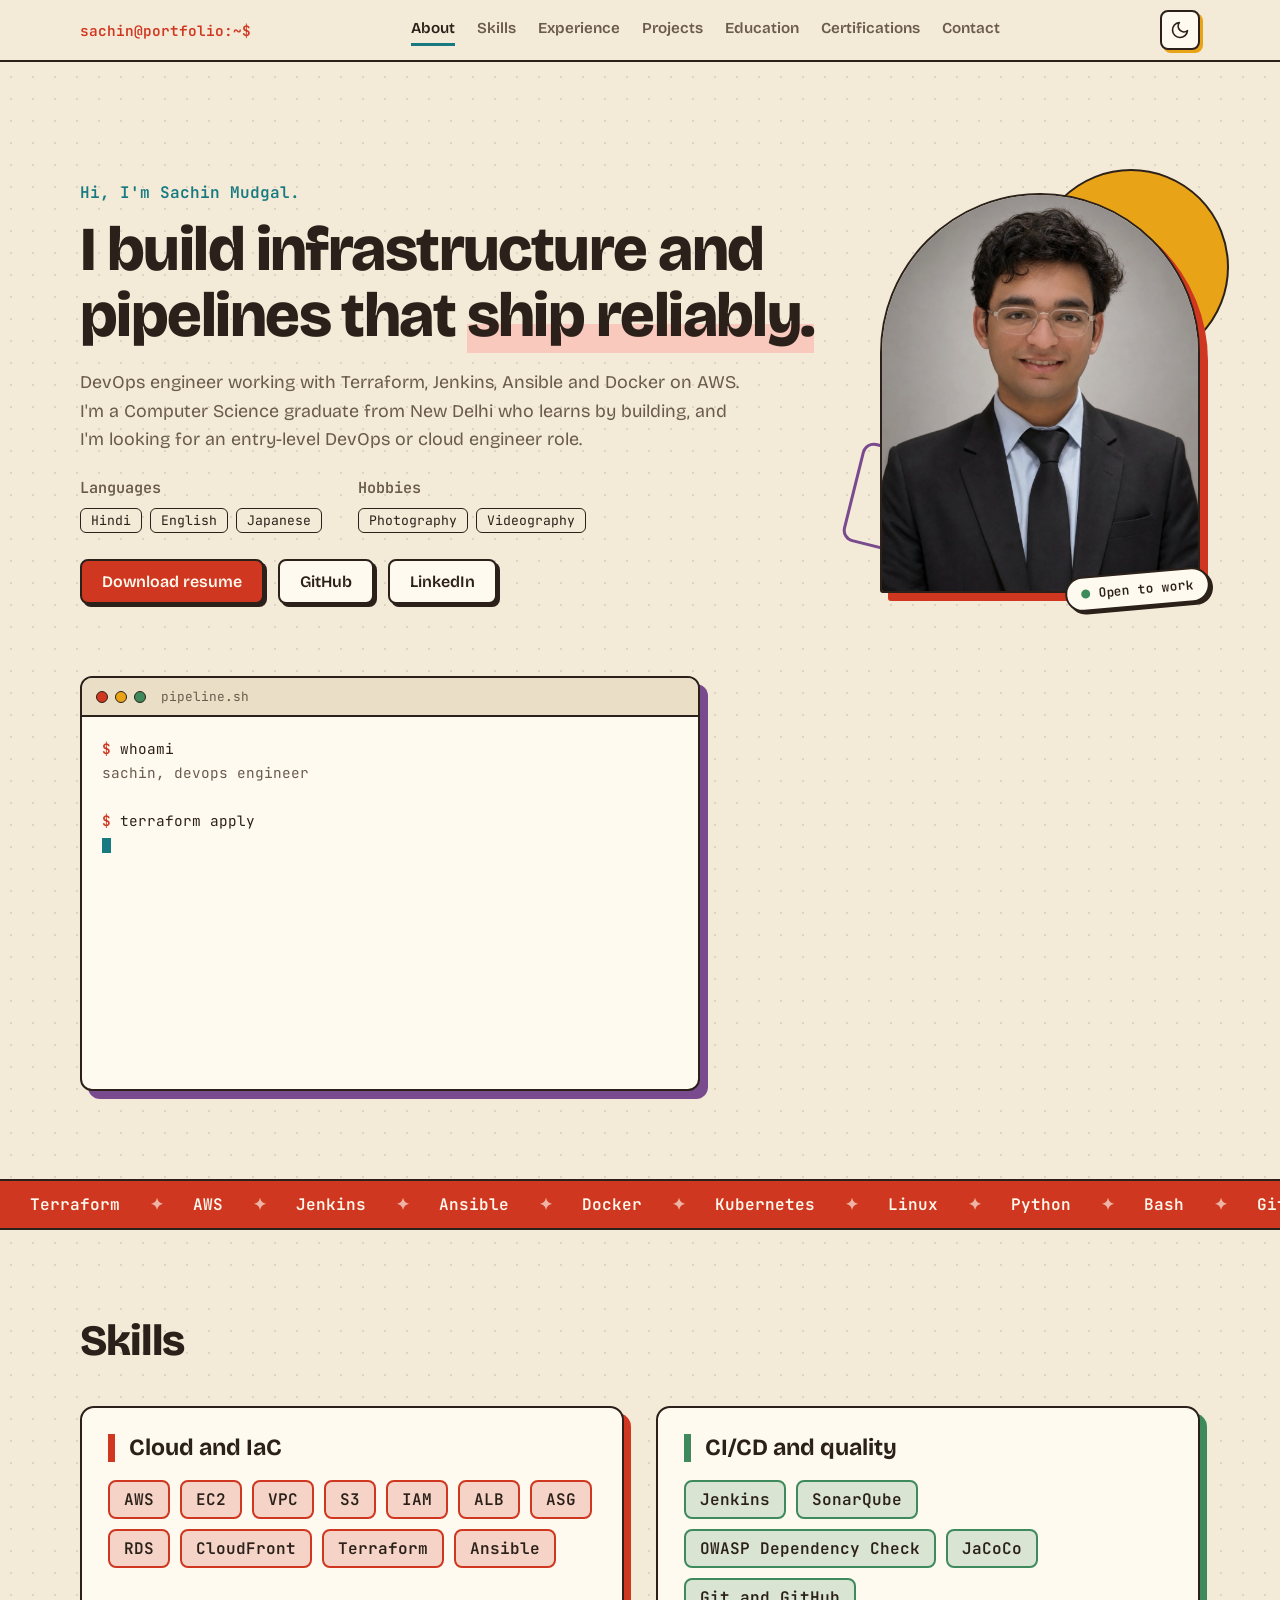
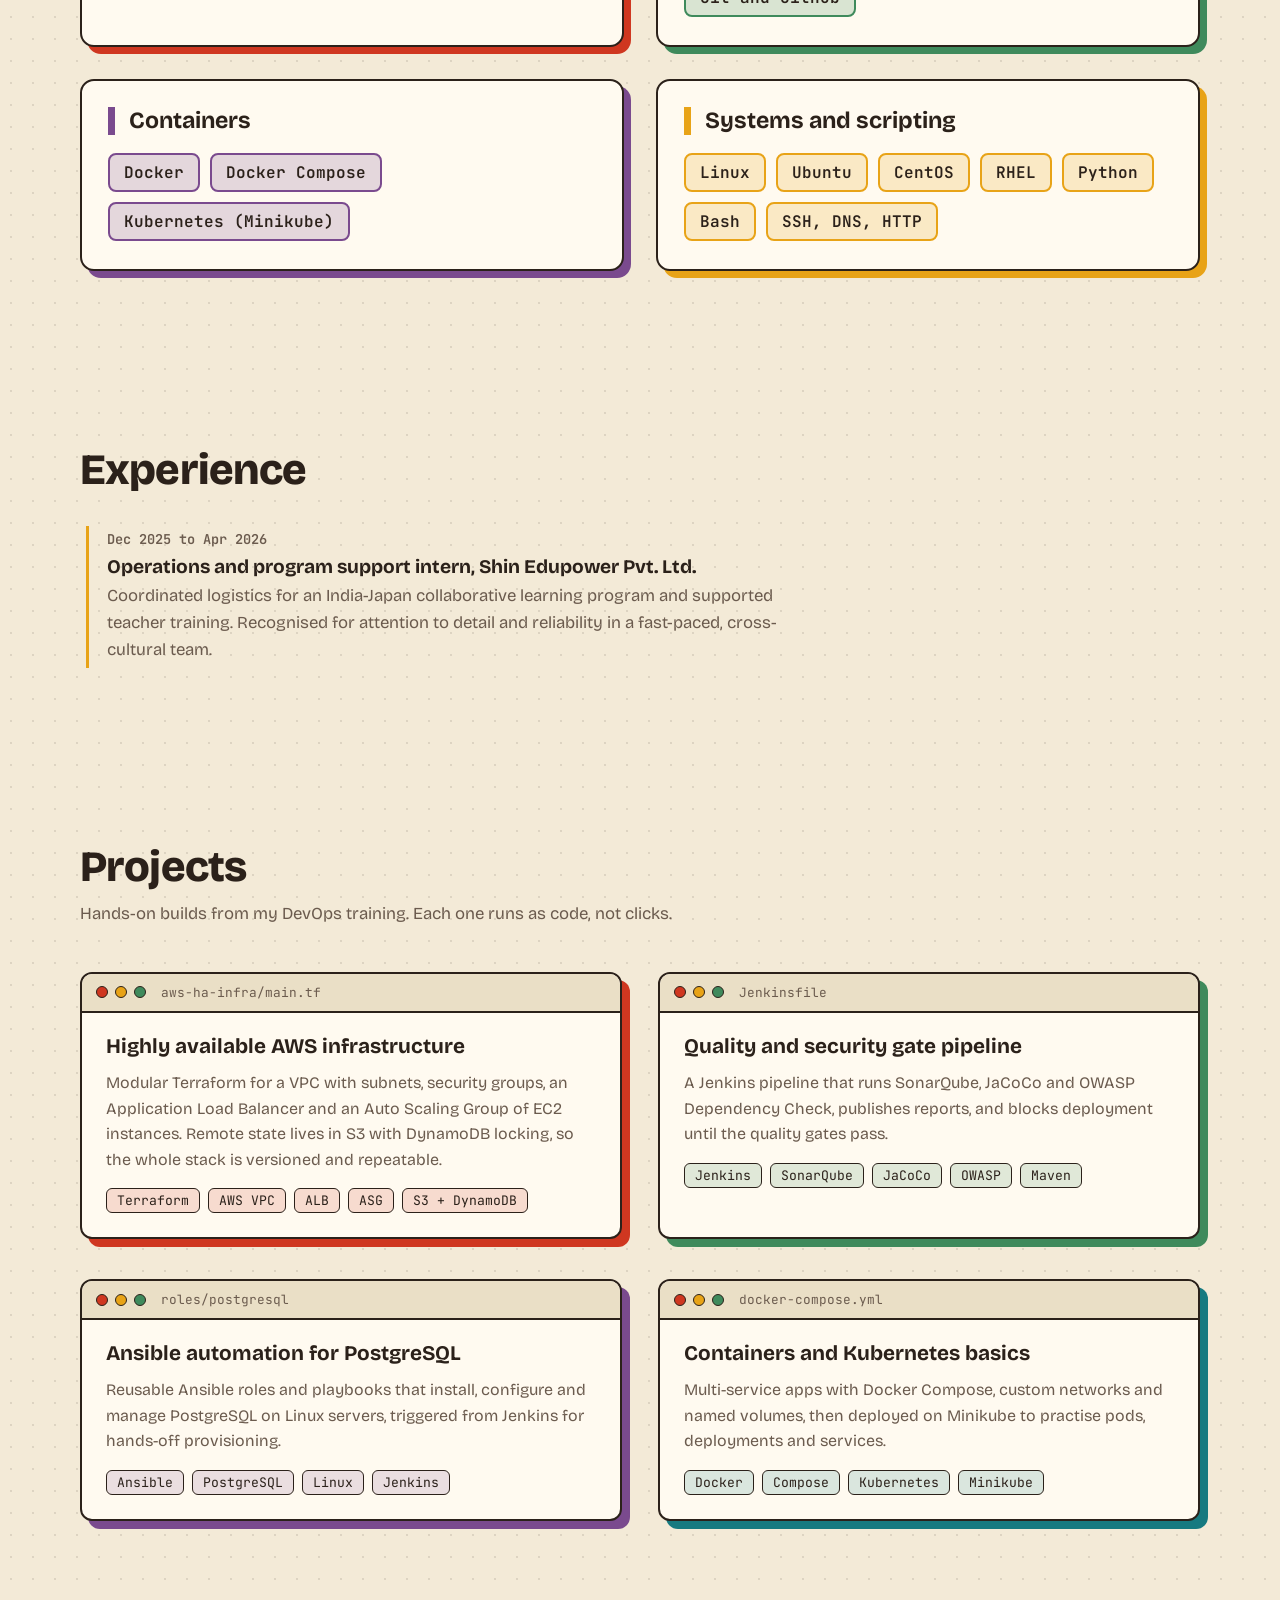
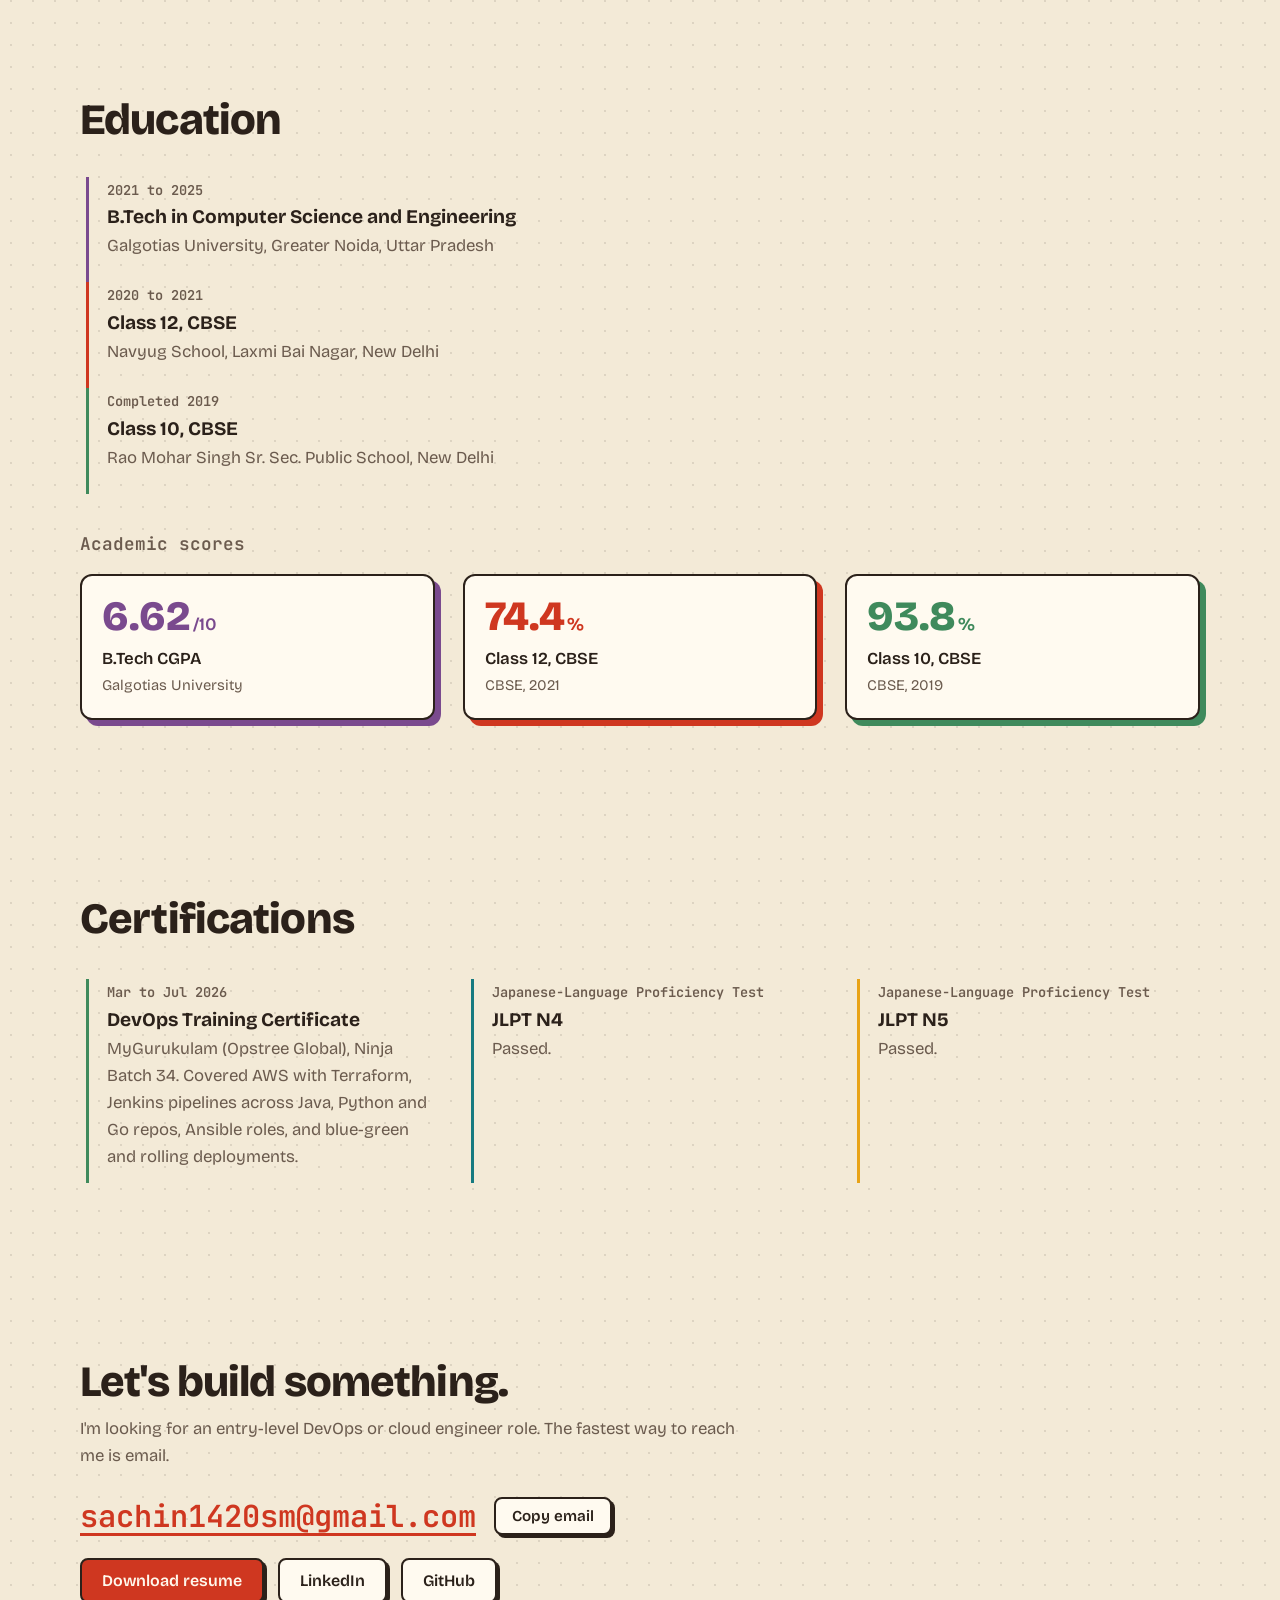
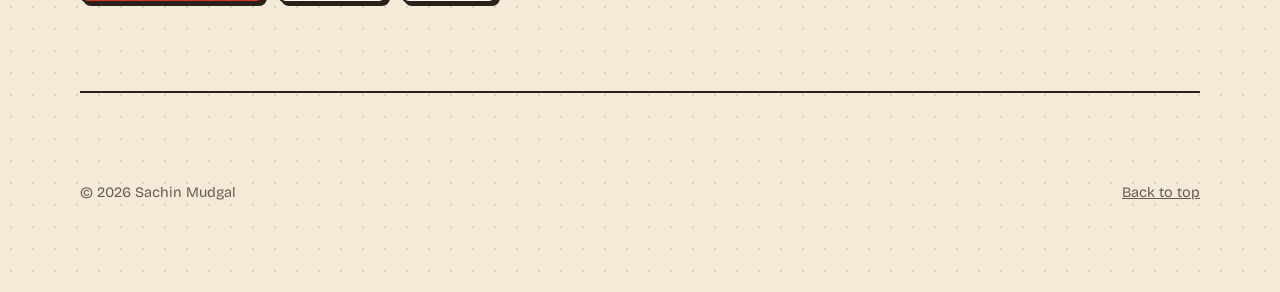
==== commit 638b1fdc: "Update index.html" ====
--- a/index.html
+++ b/index.html
@@ -150,7 +150,7 @@
       <div class="item" style="--c:var(--sage)">
         <time>Completed 2019</time>
         <h4>Class 10, CBSE</h4>
-        <p>Rao Mohar Singh Sr. Sec. Public School</p>
+        <p>Rao Mohar Singh Sr. Sec. Public School, New Delhi</p>
       </div>
     </div>
     <h3 class="subhead">Academic scores</h3>
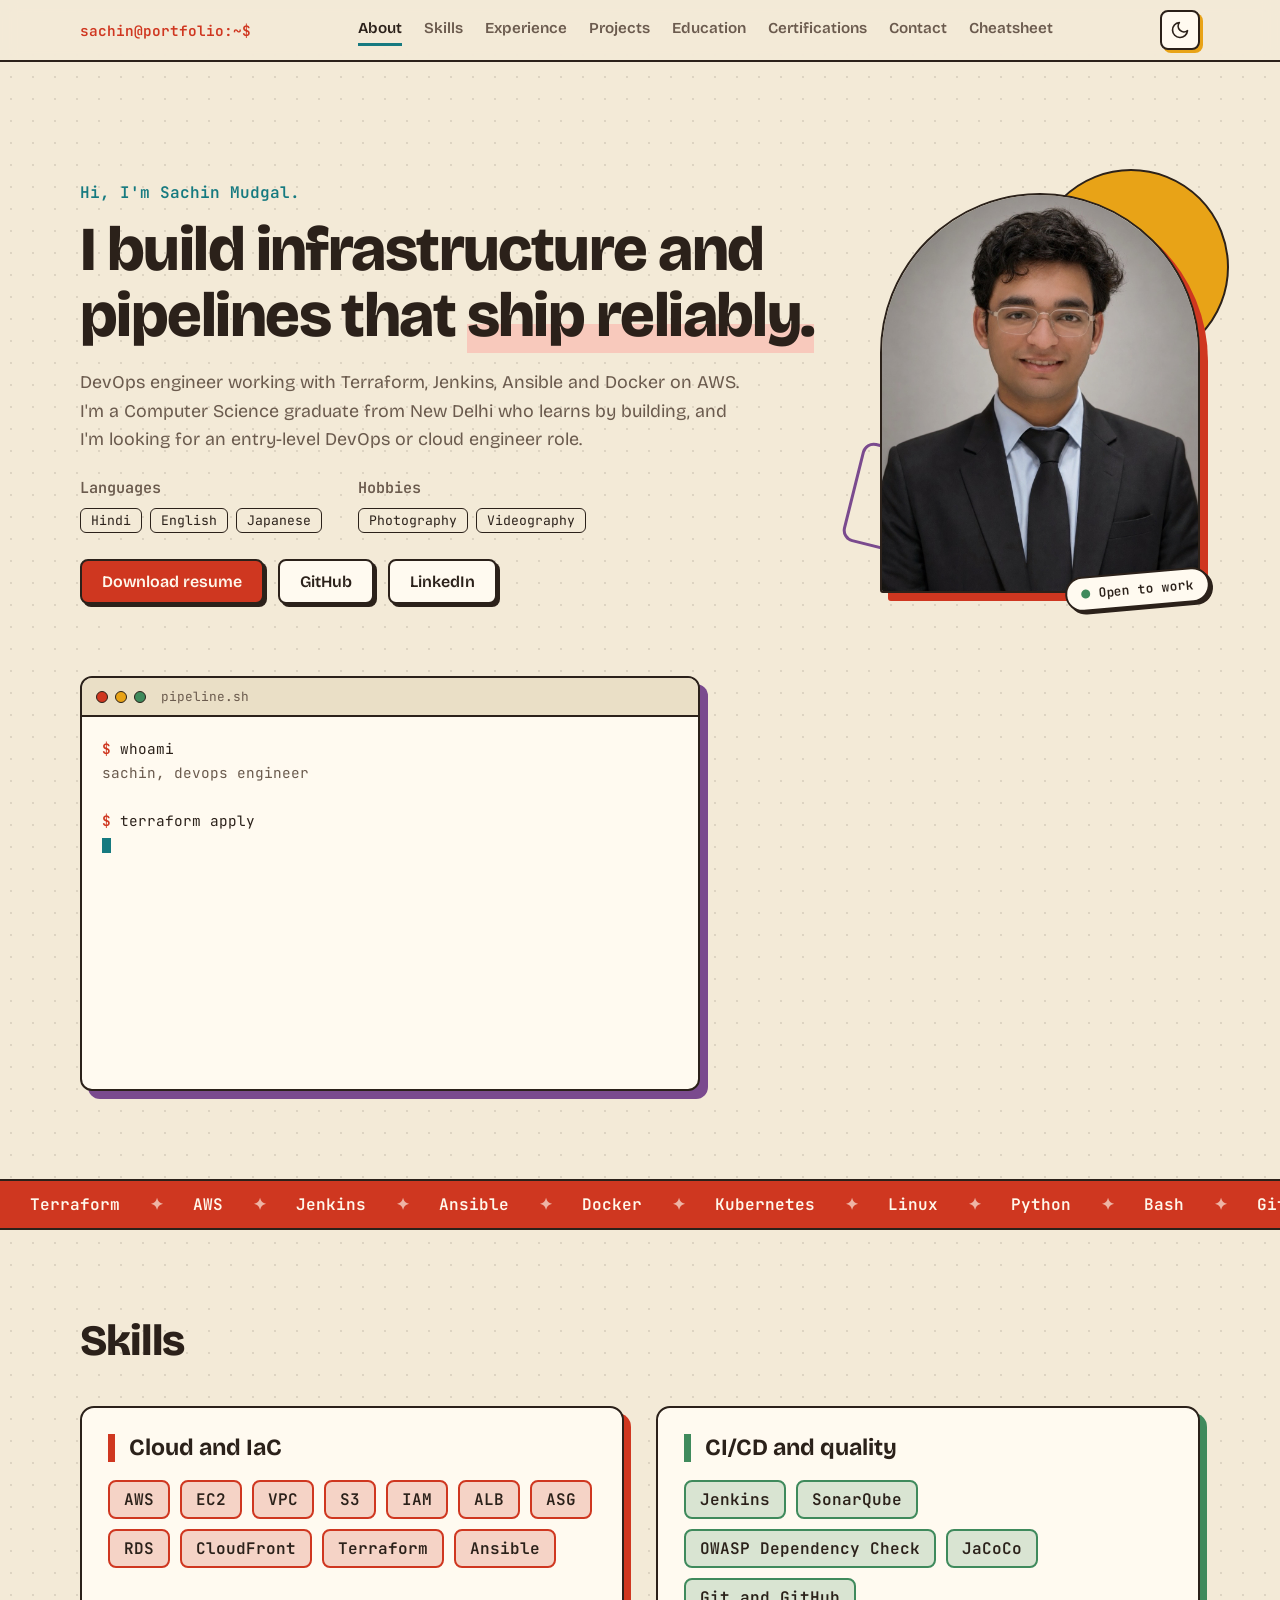
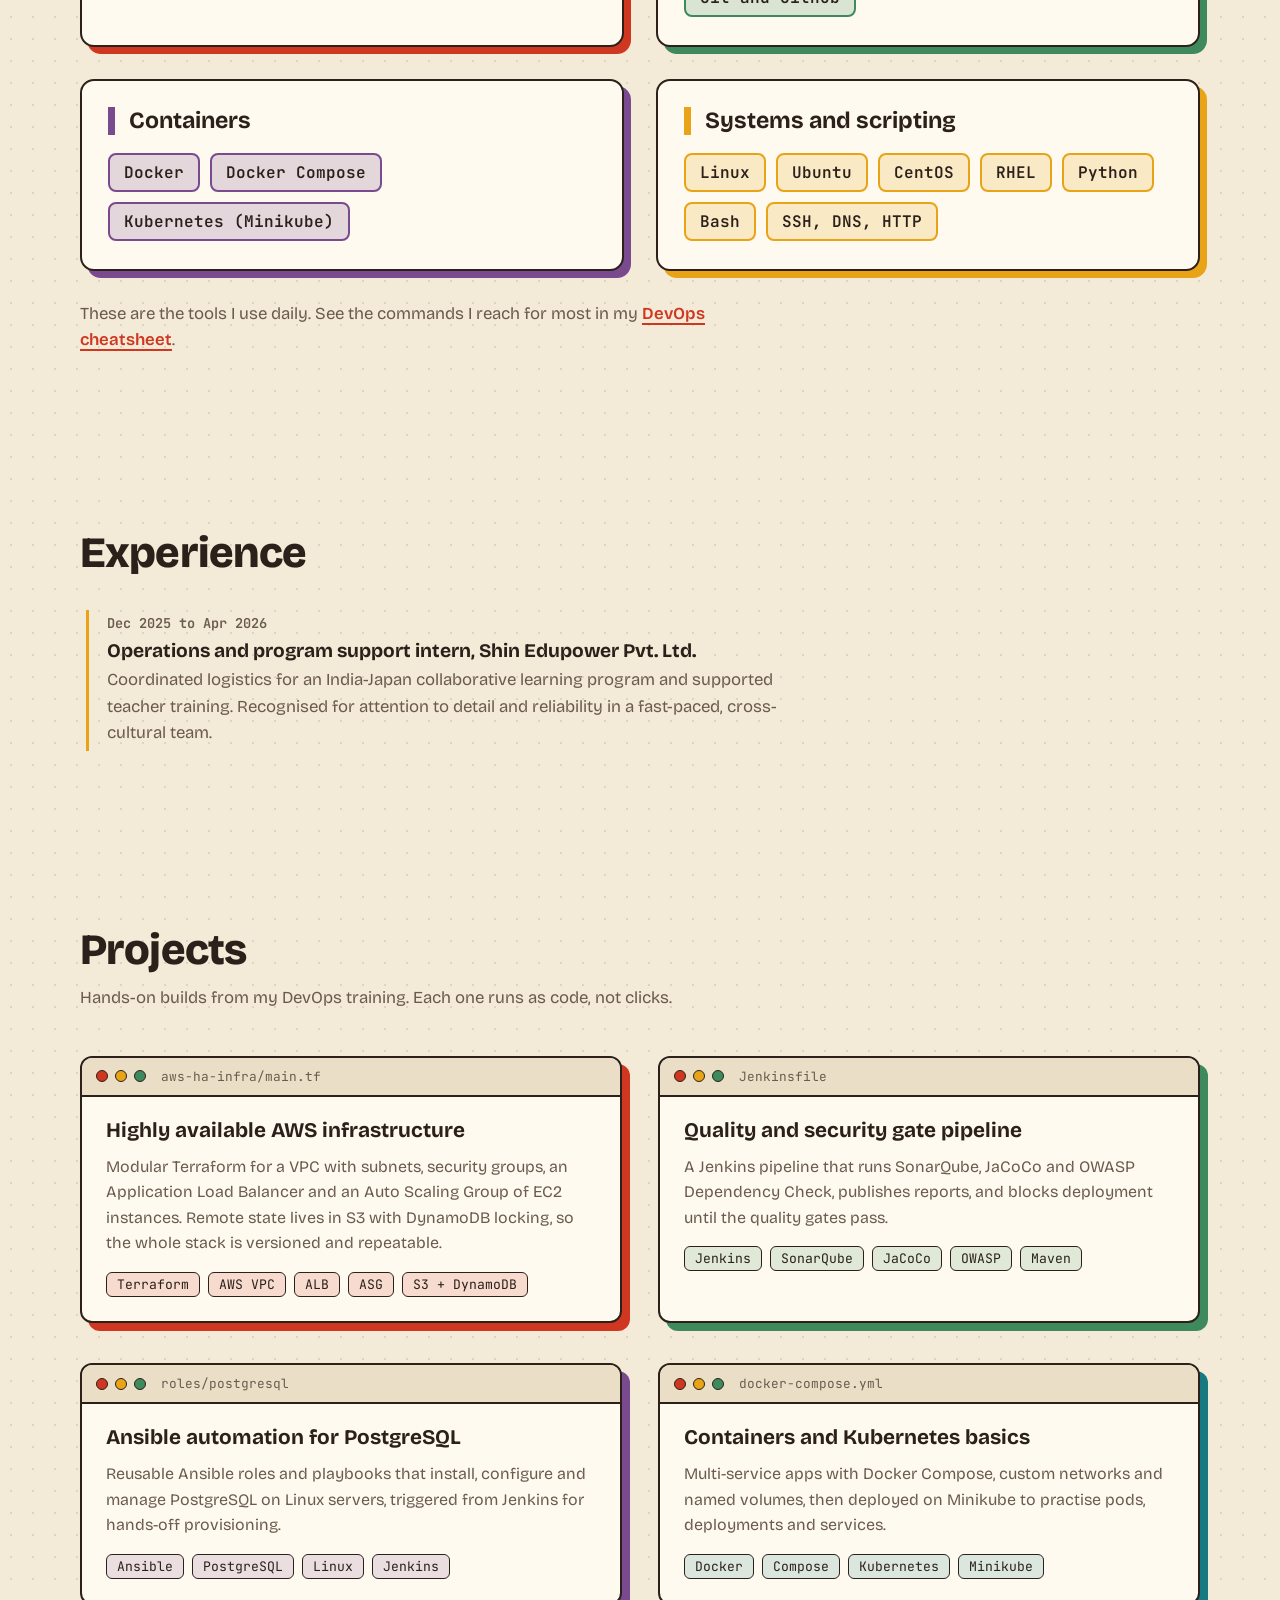
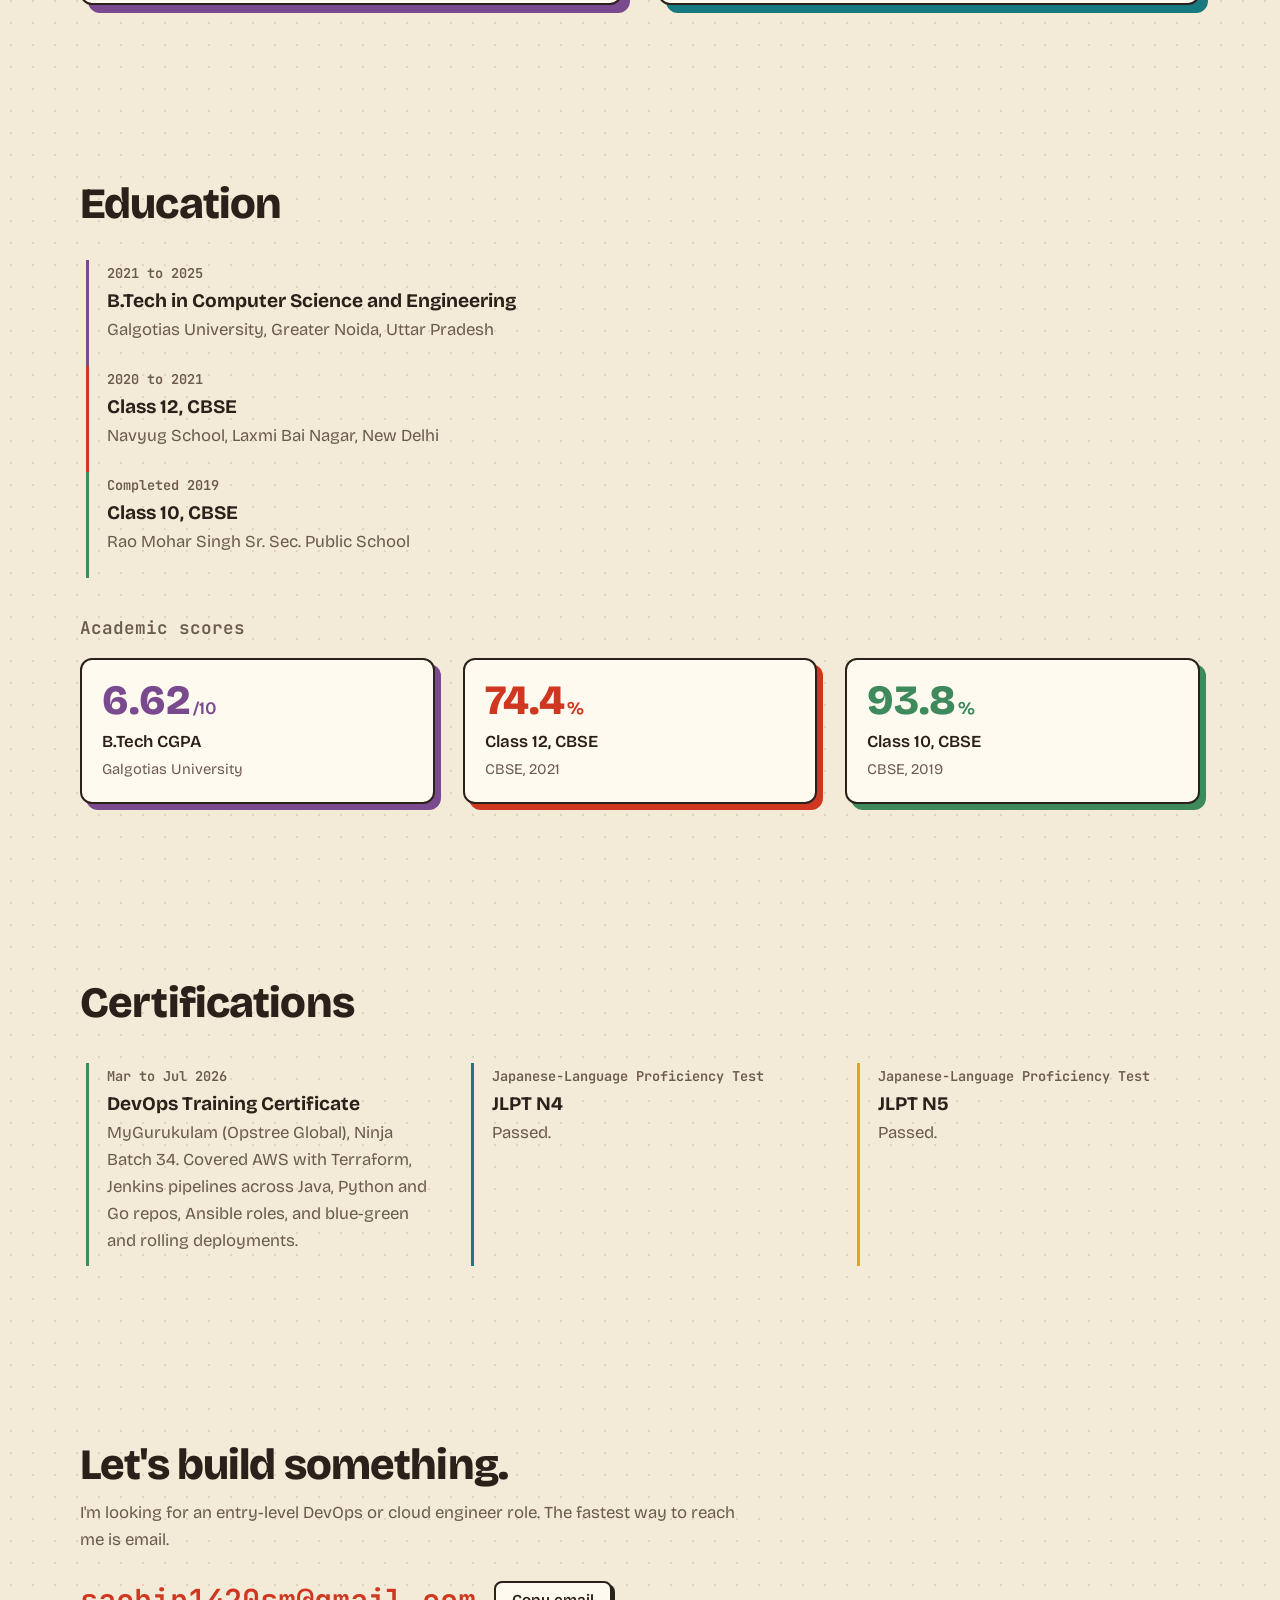
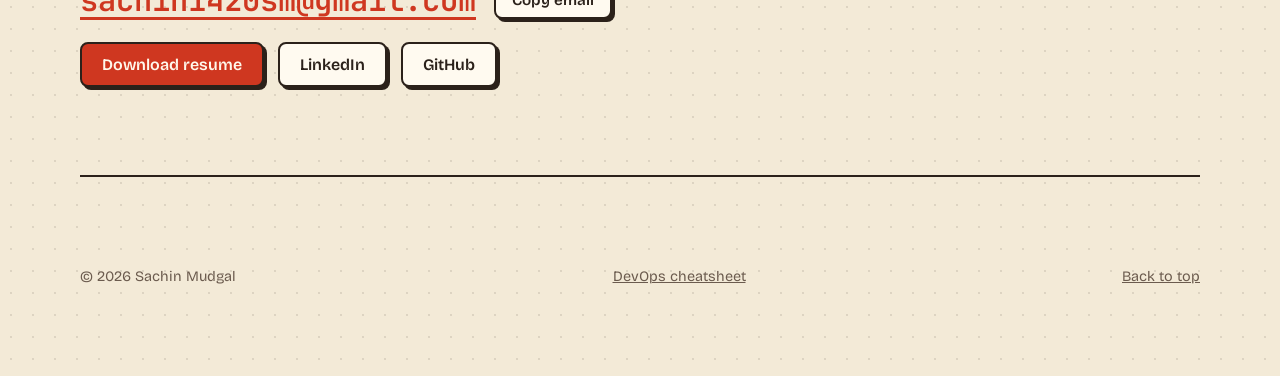
==== commit cab16940: "Add files via upload" ====
--- a/index.html
+++ b/index.html
@@ -27,6 +27,7 @@
     <a href="#education">Education</a>
     <a href="#certifications">Certifications</a>
     <a href="#contact">Contact</a>
+    <a href="cheatsheet.html">Cheatsheet</a>
   </nav>
 </header>
 
@@ -84,6 +85,7 @@
       <div style="--c:var(--plum)"><h3>Containers</h3><ul class="tags"><li>Docker</li><li>Docker Compose</li><li>Kubernetes (Minikube)</li></ul></div>
       <div style="--c:var(--mustard)"><h3>Systems and scripting</h3><ul class="tags"><li>Linux</li><li>Ubuntu</li><li>CentOS</li><li>RHEL</li><li>Python</li><li>Bash</li><li>SSH, DNS, HTTP</li></ul></div>
     </div>
+    <p class="sub">These are the tools I use daily. See the commands I reach for most in my <a class="link" href="cheatsheet.html">DevOps cheatsheet</a>.</p>
   </section>
 
   <section id="experience" class="wrap">
@@ -150,7 +152,7 @@
       <div class="item" style="--c:var(--sage)">
         <time>Completed 2019</time>
         <h4>Class 10, CBSE</h4>
-        <p>Rao Mohar Singh Sr. Sec. Public School, New Delhi</p>
+        <p>Rao Mohar Singh Sr. Sec. Public School</p>
       </div>
     </div>
     <h3 class="subhead">Academic scores</h3>
@@ -198,7 +200,7 @@
   </section>
 </main>
 
-<footer class="wrap"><span>© 2026 Sachin Mudgal</span><a href="#about">Back to top</a></footer>
+<footer class="wrap"><span>© 2026 Sachin Mudgal</span><a href="cheatsheet.html">DevOps cheatsheet</a><a href="#about">Back to top</a></footer>
 <script src="script.js"></script>
 </body>
 </html>
--- a/style.css
+++ b/style.css
@@ -55,7 +55,7 @@
 
 /* terminal + windows */
 .term,.win{background:var(--card);border:2px solid var(--bd);border-radius:12px;box-shadow:8px 8px 0 var(--c,var(--plum));overflow:hidden}
-main{overflow-x:clip}
+body{overflow-x:clip}
 .about + .term{margin-top:clamp(44px,7vw,72px);max-width:620px}
 .term-bar{display:flex;align-items:center;gap:7px;padding:10px 14px;background:var(--bar);border-bottom:2px solid var(--bd)}
 .term-bar i{width:12px;height:12px;border-radius:50%;border:1.5px solid var(--bd)}
@@ -151,3 +151,30 @@
   .skills h3{font-size:1.3rem}
   .about-copy .cta .btn{flex:1 1 auto;text-align:center}
 }
+
+/* cheatsheet */
+.sr{position:absolute;width:1px;height:1px;overflow:hidden;clip:rect(0 0 0 0)}
+.tools{margin:34px 0 10px;display:grid;gap:16px}
+.search input{width:100%;max-width:520px;padding:13px 16px;border:2px solid var(--bd);border-radius:10px;background:var(--card);color:var(--ink);font:400 1rem var(--mono);box-shadow:4px 4px 0 var(--mustard)}
+.search input::placeholder{color:var(--mut)}
+.chips{display:flex;flex-wrap:wrap;gap:10px}
+.chip{padding:7px 16px;border:2px solid var(--bd);border-radius:999px;background:var(--card);color:var(--ink);font:600 .92rem var(--sans);cursor:pointer;transition:background .15s,color .15s}
+.chip[aria-pressed="true"]{background:var(--poppy);color:var(--on)}
+.count{font:600 .85rem var(--mono);color:var(--mut)}
+.sheet{display:grid;grid-template-columns:repeat(2,1fr);gap:40px 36px;margin-top:26px;align-items:start}
+.sheet .win[hidden],.cmd[hidden]{display:none}
+.cmds{padding:6px 0}
+.cmd{padding:14px 20px;border-bottom:1.5px dashed color-mix(in srgb,var(--bd) 45%,transparent)}
+.cmd:last-child{border-bottom:0}
+.cmd-top{display:flex;align-items:flex-start;justify-content:space-between;gap:12px}
+.cmd code{flex:1;min-width:0;font:600 .88rem/1.5 var(--mono);color:var(--c);overflow-wrap:anywhere}
+.copy{flex:none;padding:4px 12px;border:2px solid var(--bd);border-radius:7px;background:var(--bg);color:var(--ink);font:600 .8rem var(--mono);cursor:pointer}
+.copy.done{background:var(--sage);color:var(--on)}
+.desc{margin-top:4px;color:var(--mut);font-size:.95rem;line-height:1.45}
+.warn{margin-left:8px;padding:1px 8px;border-radius:5px;background:var(--poppy);color:var(--on);font:600 .72rem var(--mono);vertical-align:1px}
+.empty{margin-top:30px;color:var(--mut);font:600 1rem var(--mono)}
+@media(hover:hover){.copy:hover,.chip:hover{border-color:var(--poppy)}}
+@media(max-width:860px){.sheet{grid-template-columns:1fr}}
+
+.link{color:var(--poppy);font-weight:600;text-decoration-thickness:2px;text-underline-offset:4px}
+#skills > .sub{margin-top:30px}
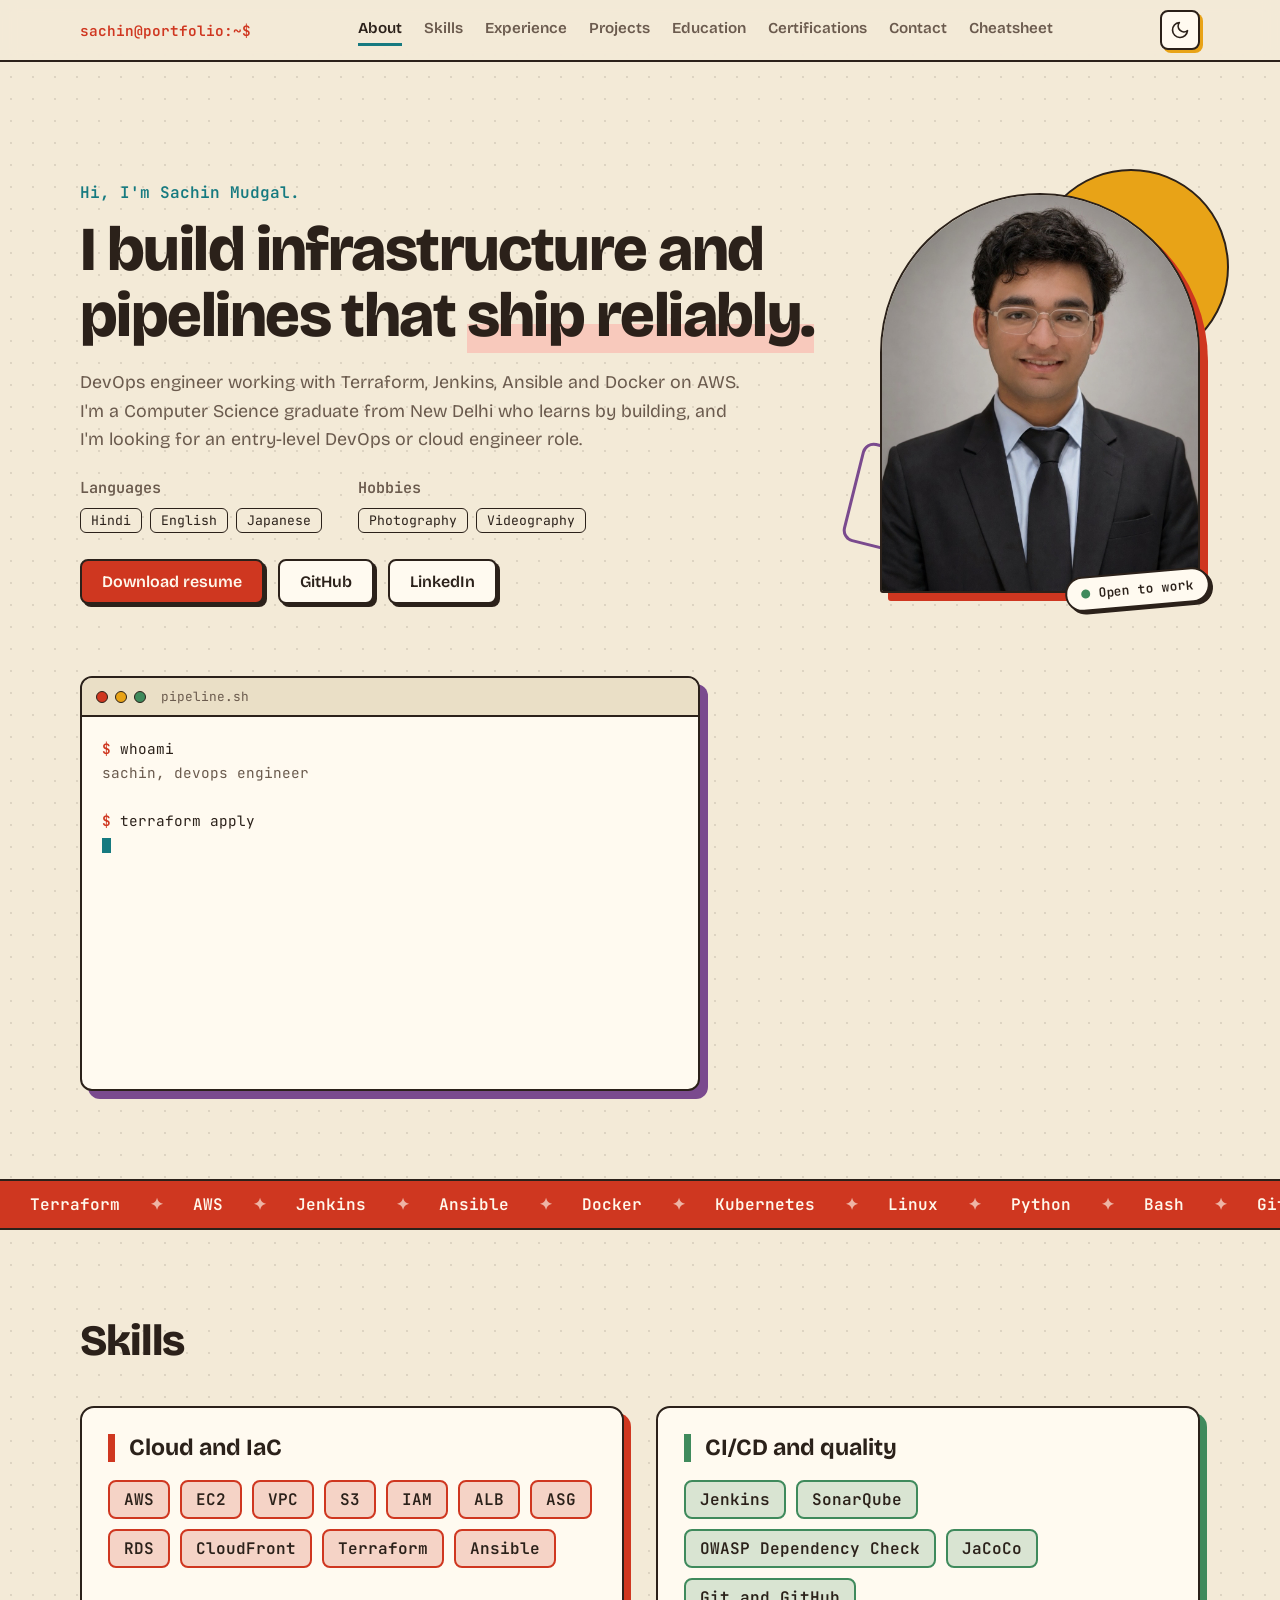
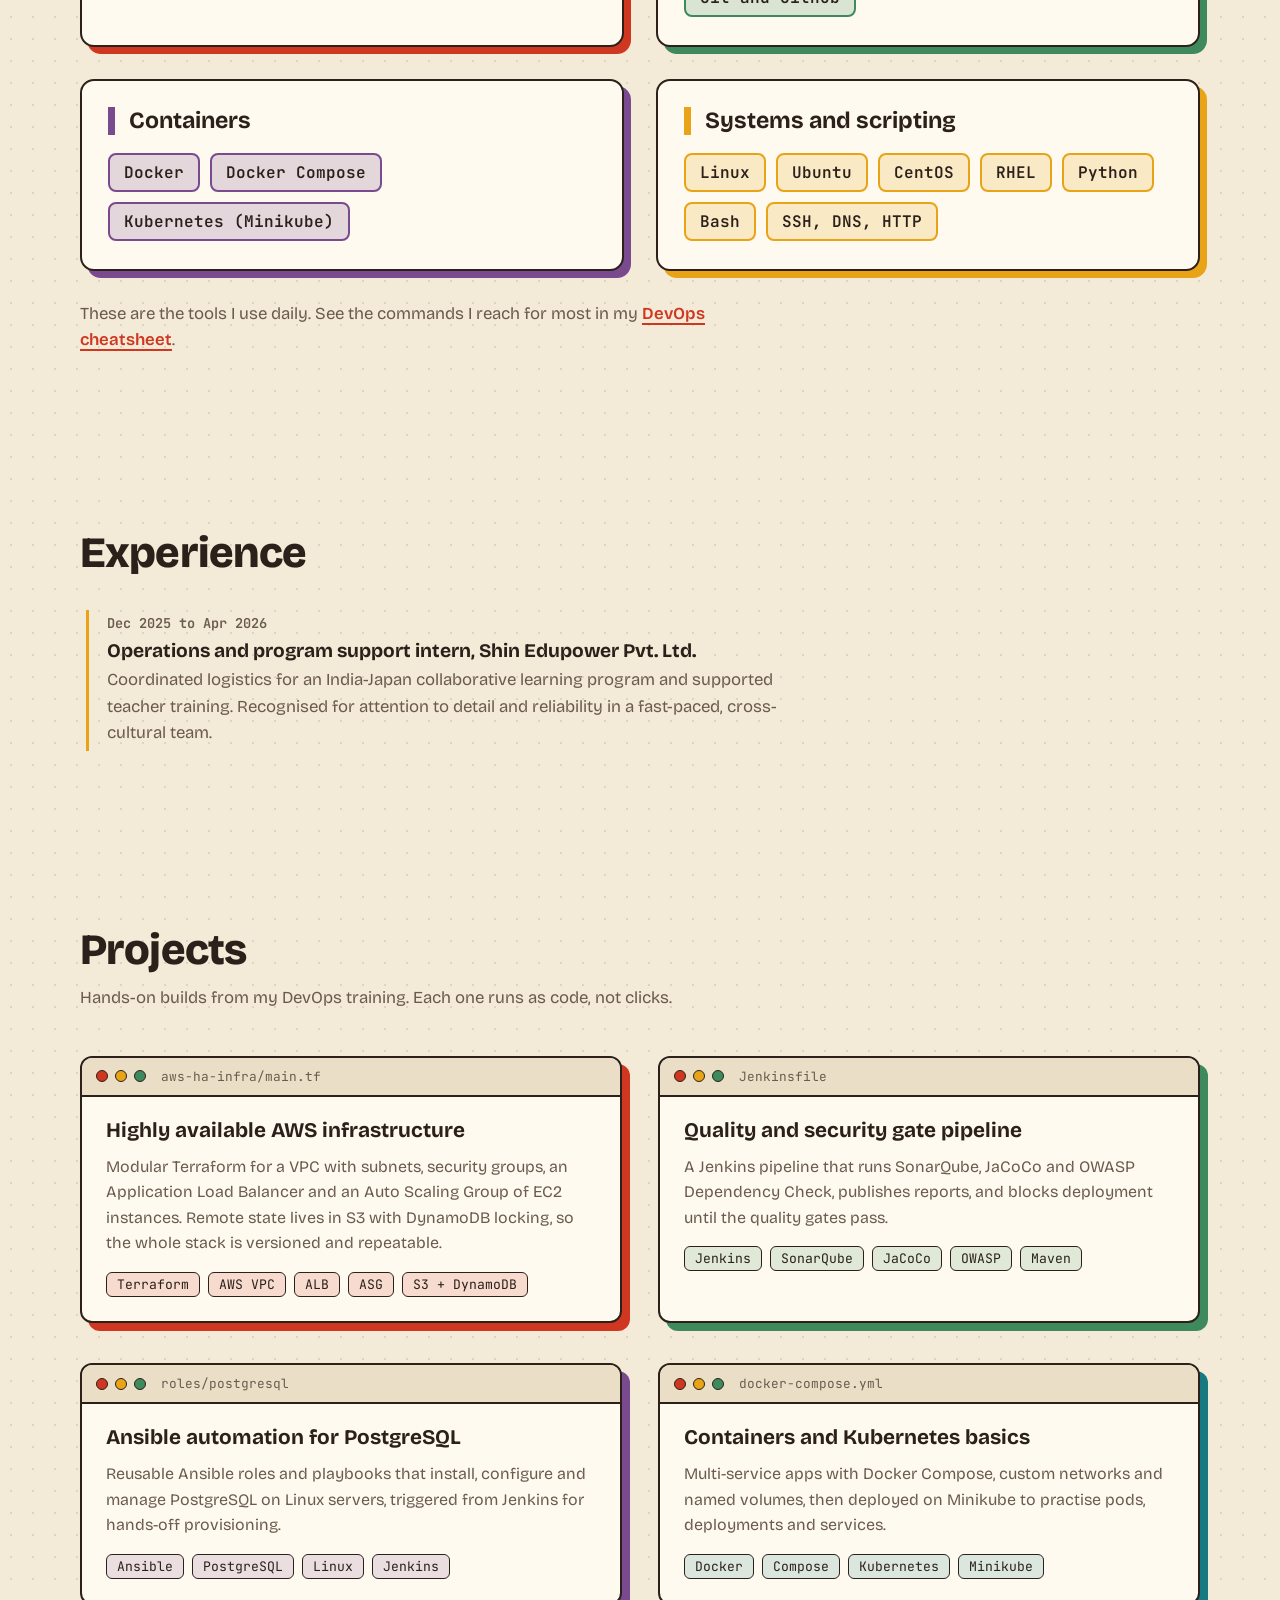
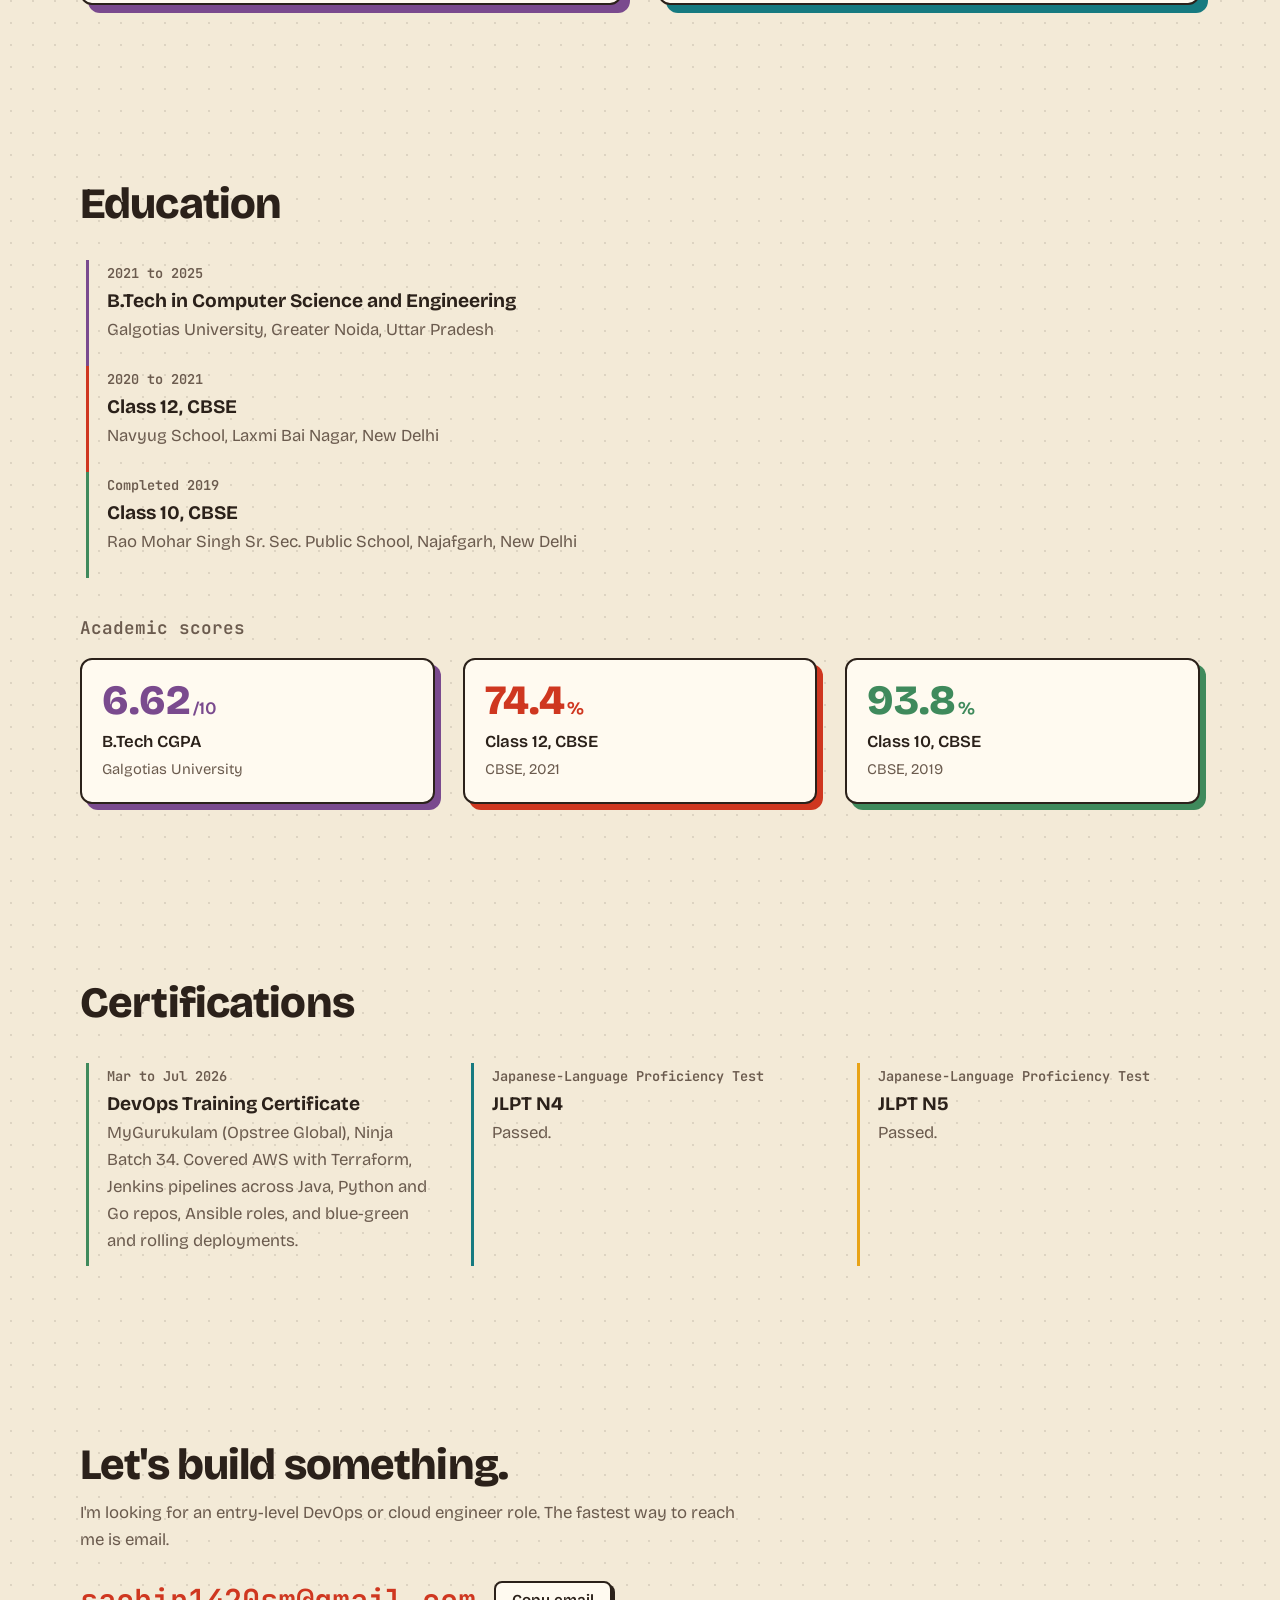
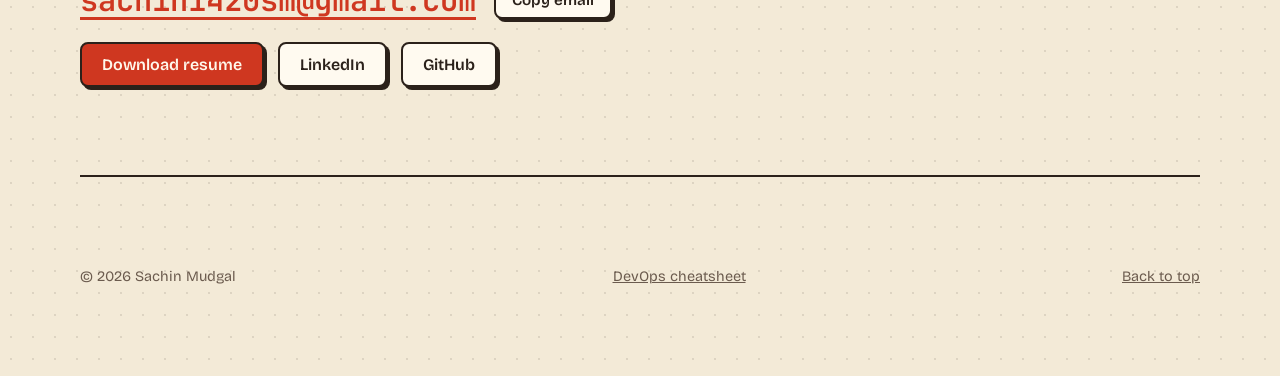
==== commit fdf972fd: "Update index.html" ====
--- a/index.html
+++ b/index.html
@@ -152,7 +152,7 @@
       <div class="item" style="--c:var(--sage)">
         <time>Completed 2019</time>
         <h4>Class 10, CBSE</h4>
-        <p>Rao Mohar Singh Sr. Sec. Public School</p>
+        <p>Rao Mohar Singh Sr. Sec. Public School, Najafgarh, New Delhi</p>
       </div>
     </div>
     <h3 class="subhead">Academic scores</h3>
